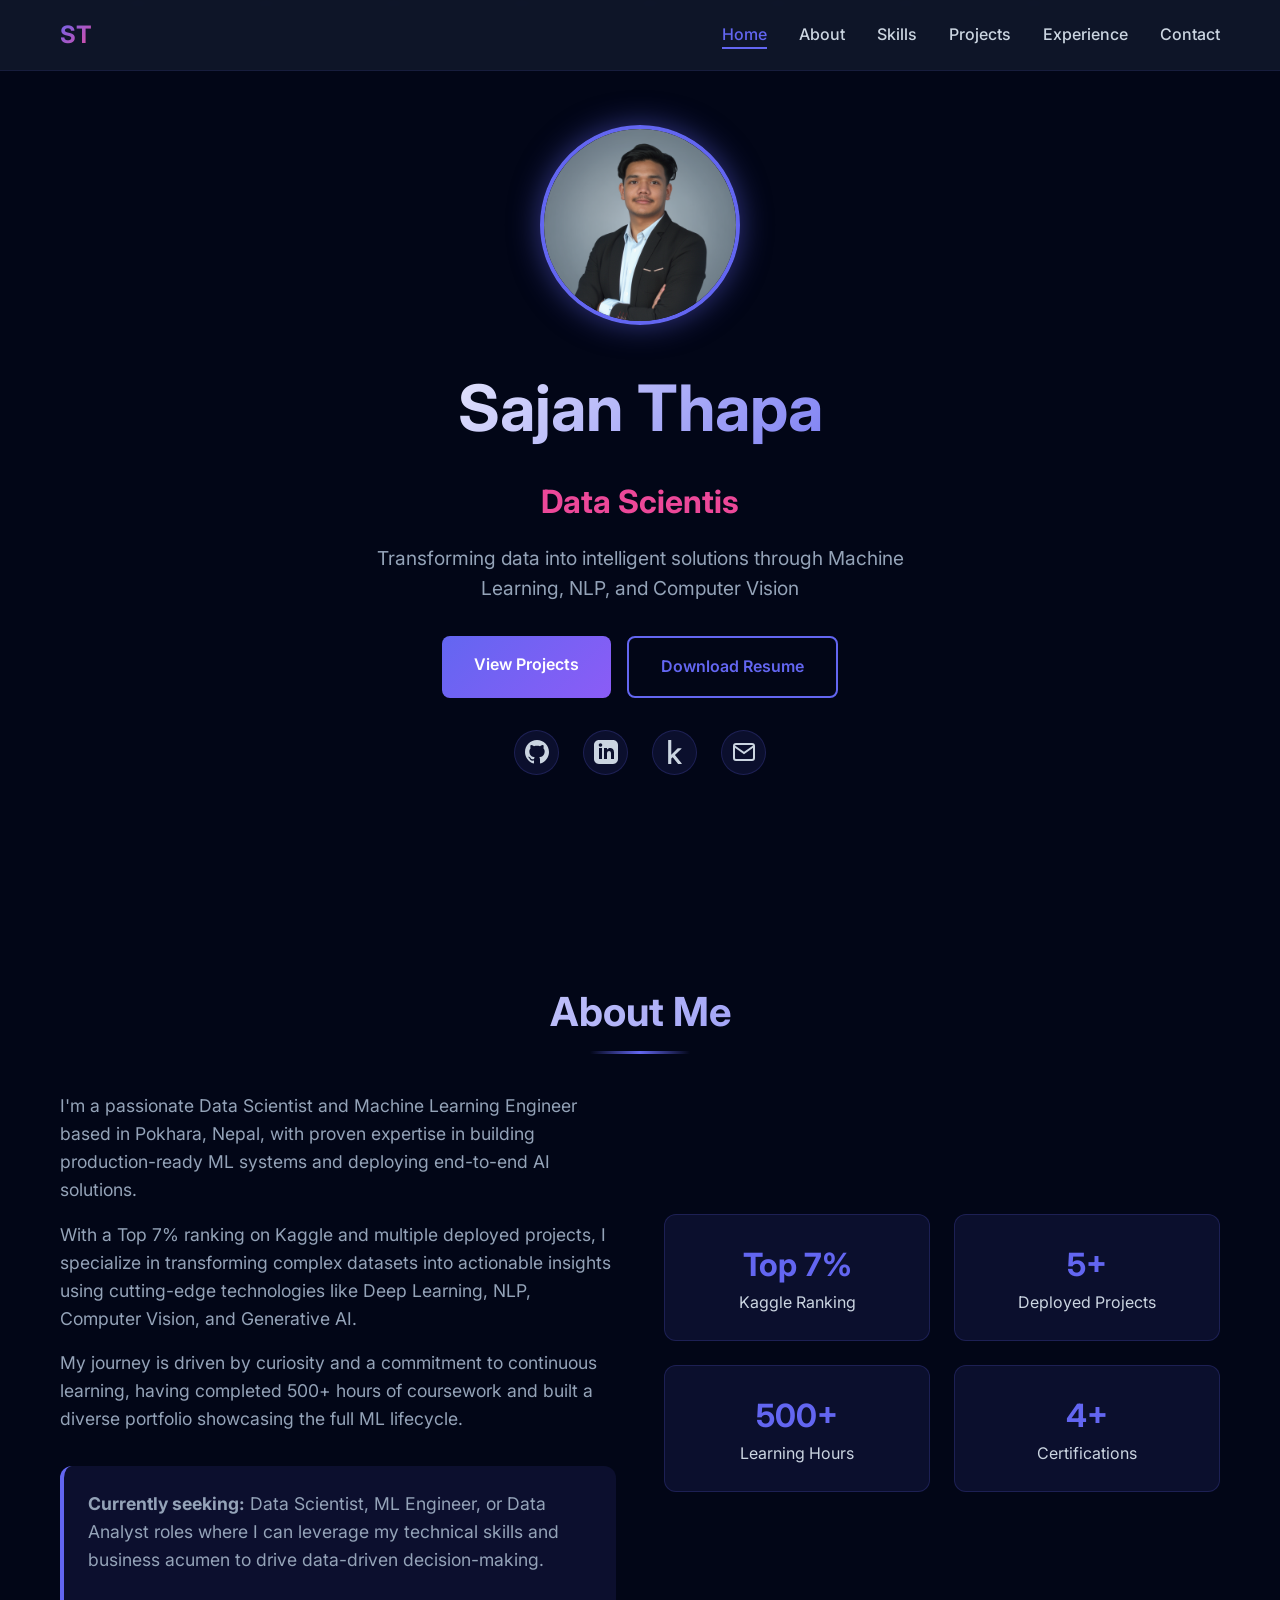
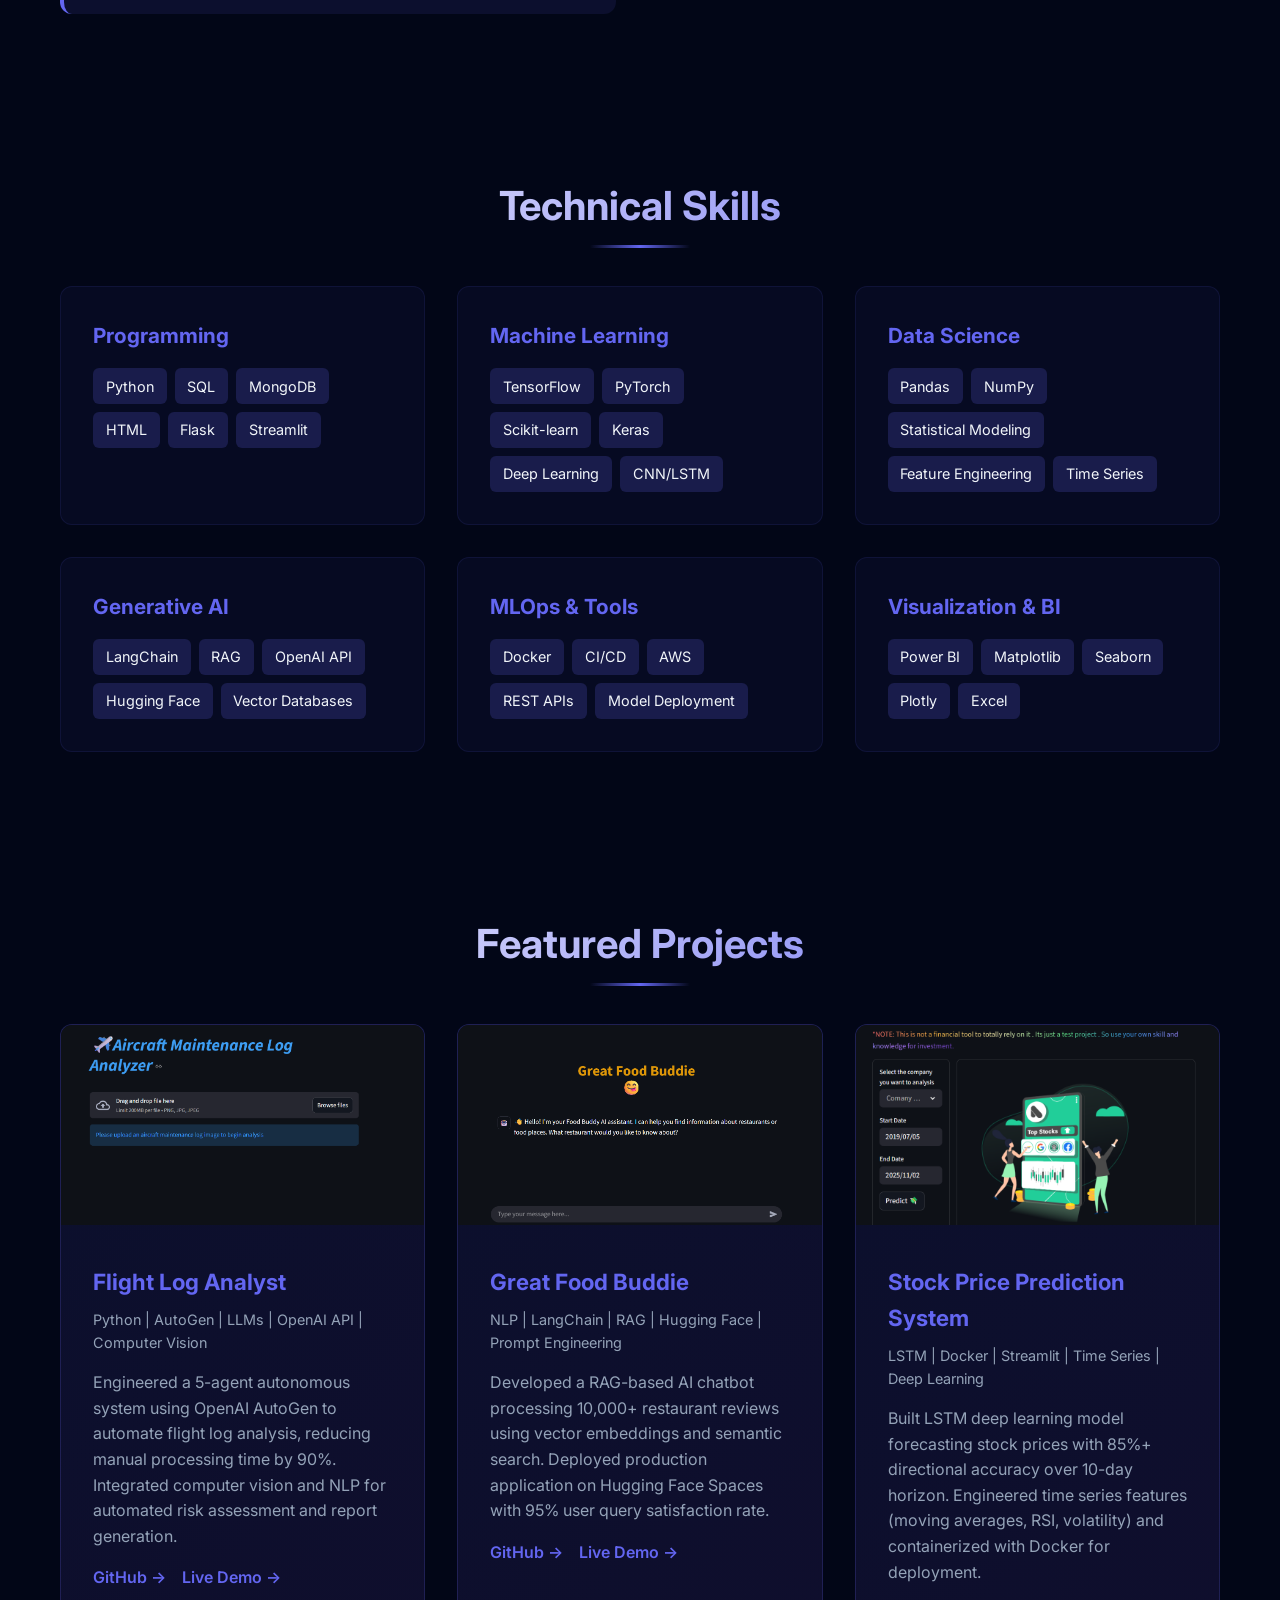
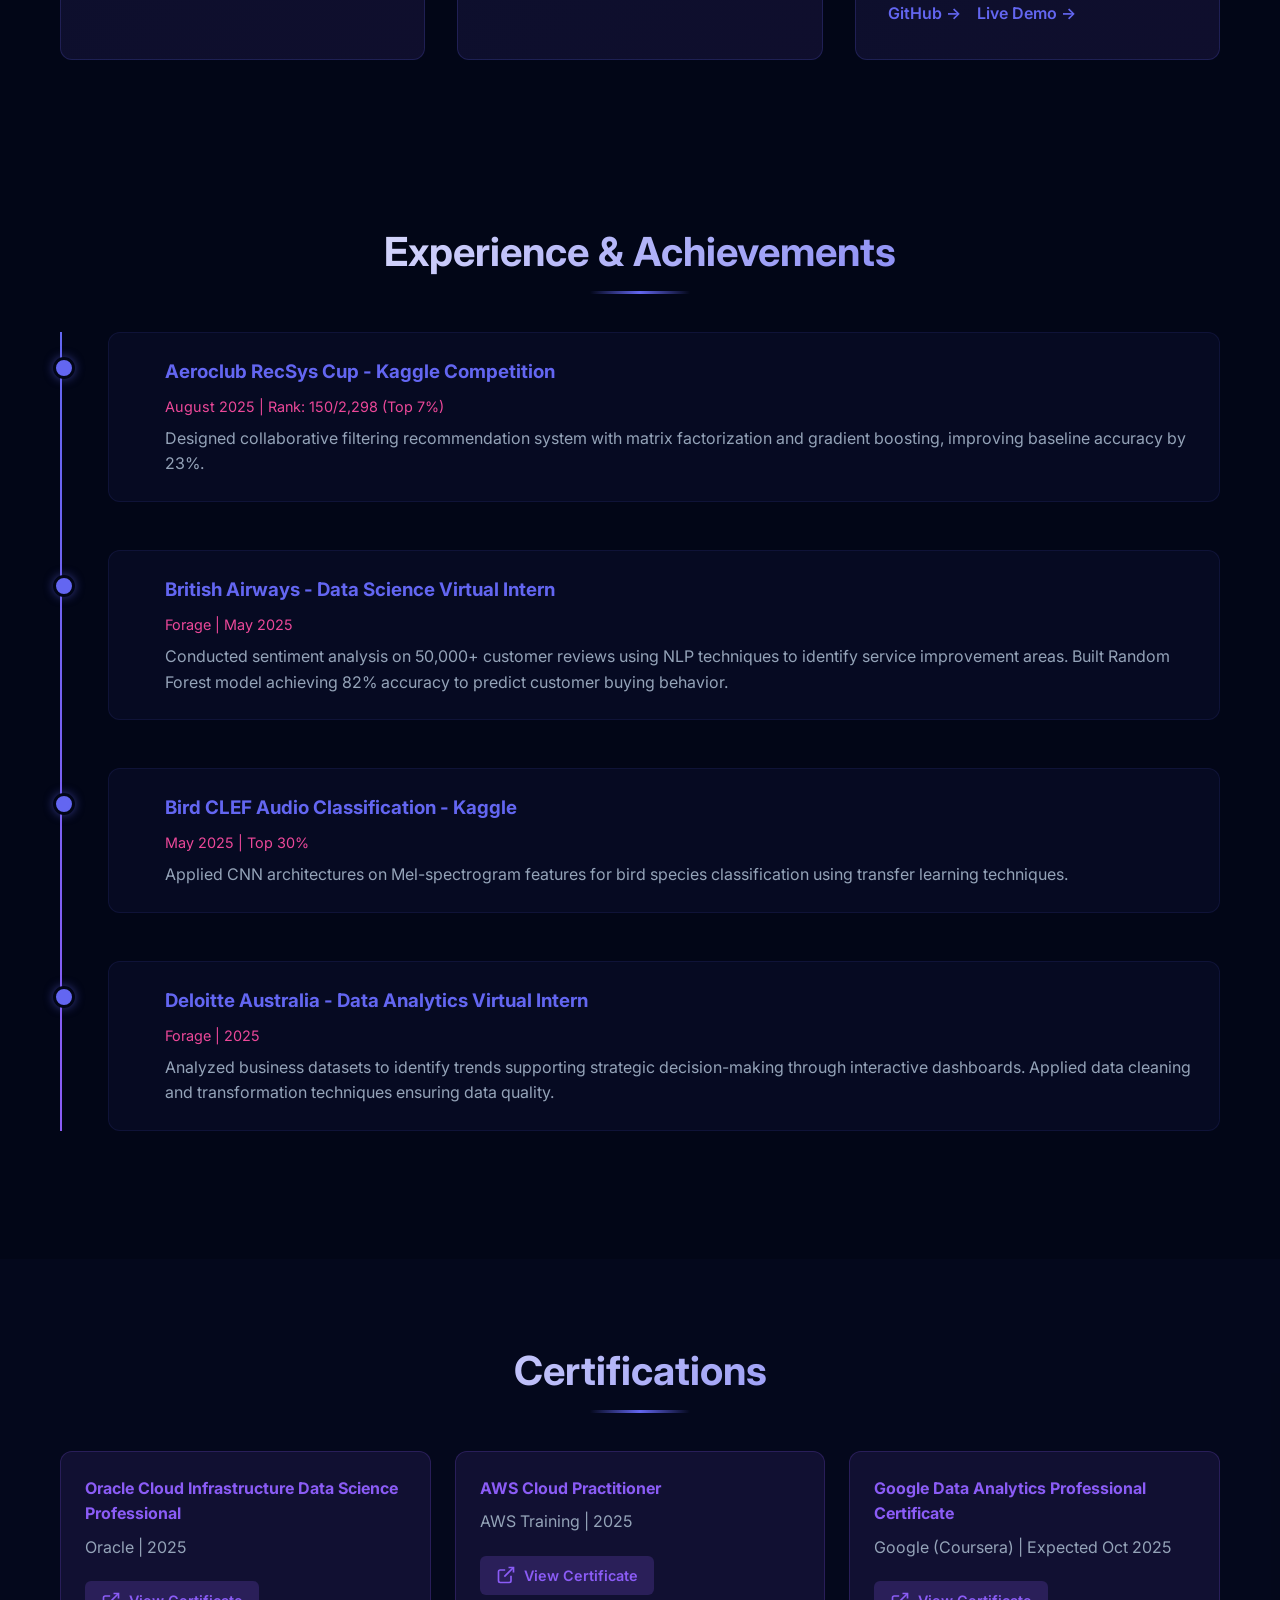
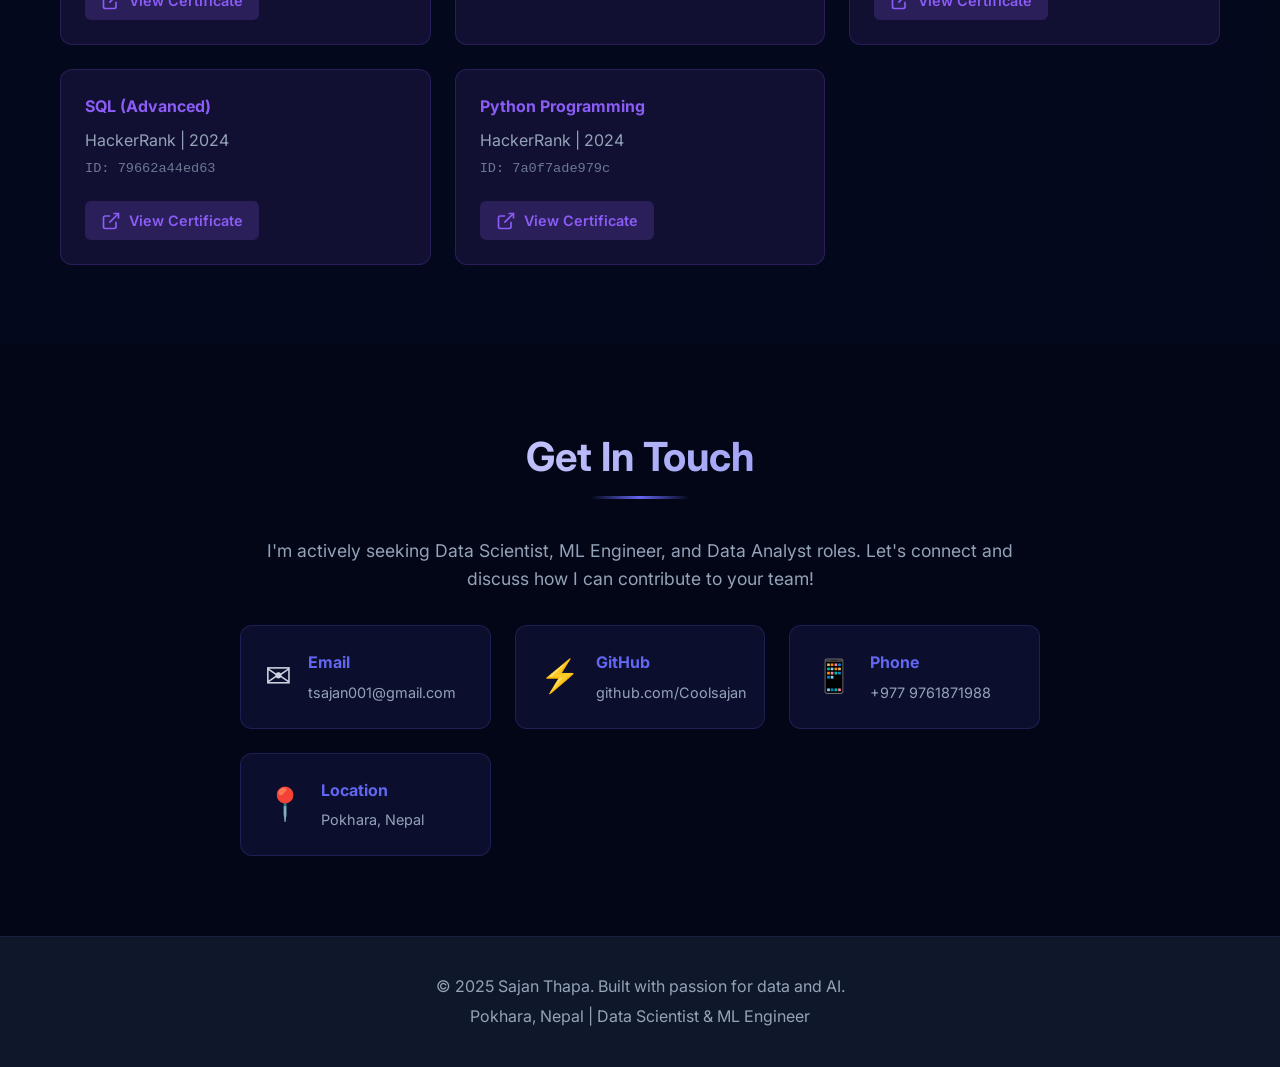
==== index.html @ b5798619 "portfolio version 1" ====
<!DOCTYPE html>
<html lang="en">
<head>
    <meta charset="UTF-8">
    <meta name="viewport" content="width=device-width, initial-scale=1.0">
    <meta name="description" content="Sajan Thapa - Data Scientist & ML Engineer Portfolio. Top 7% Kaggle competitor specializing in Machine Learning, NLP, and Computer Vision.">
    <meta name="keywords" content="Data Scientist, Machine Learning Engineer, Python, AI, NLP, Computer Vision">
    <meta name="author" content="Sajan Thapa">
    
    <title>Sajan Thapa | Data Scientist & ML Engineer</title>
    
    <!-- Favicon -->
    <link rel="icon" type="image/x-icon" href="images/favicon.ico">
    
    <!-- Stylesheet -->
    <link rel="stylesheet" href="css/style.css">
    
    <!-- Google Fonts -->
    <link rel="preconnect" href="https://fonts.googleapis.com">
    <link rel="preconnect" href="https://fonts.gstatic.com" crossorigin>
    <link href="https://fonts.googleapis.com/css2?family=Inter:wght@300;400;500;600;700&display=swap" rel="stylesheet">
</head>
<body>
    <!-- Navigation -->
    <nav id="navbar">
        <div class="container">
            <div class="logo">ST</div>
            <ul class="nav-links" id="navLinks">
                <li><a href="#home">Home</a></li>
                <li><a href="#about">About</a></li>
                <li><a href="#skills">Skills</a></li>
                <li><a href="#projects">Projects</a></li>
                <li><a href="#experience">Experience</a></li>
                <li><a href="#contact">Contact</a></li>
            </ul>
            <div class="mobile-menu-toggle" id="mobileMenuToggle">
                <span></span>
                <span></span>
                <span></span>
            </div>
        </div>
    </nav>

    <!-- Hero Section -->
    <section id="home" class="hero">
        <div class="bg-animation">
            <span></span>
            <span></span>
            <span></span>
            <span></span>
            <span></span>
            <span></span>
            <span></span>
            <span></span>
        </div>
        <div class="hero-content">
            <div class="profile-image-container">
                <img src="images/profile.jpg" alt="Sajan Thapa" class="profile-image" id="profileImage">
            </div>
            <h1>Sajan Thapa</h1>
            <h2 class="typing-text">Data Scientist & ML Engineer</h2>
            <p>Transforming data into intelligent solutions through Machine Learning, NLP, and Computer Vision</p>
            <div class="cta-buttons">
                <a href="#projects" class="btn btn-primary">View Projects</a>
                <a href="assets/Sajan_Thapa_Resume.pdf" class="btn btn-secondary" download>Download Resume</a>
            </div>
            <div class="social-links">
                <a href="https://github.com/Coolsajan" target="_blank" aria-label="GitHub">
                    <svg xmlns="http://www.w3.org/2000/svg" width="24" height="24" viewBox="0 0 24 24" fill="currentColor">
                        <path d="M12 0c-6.626 0-12 5.373-12 12 0 5.302 3.438 9.8 8.207 11.387.599.111.793-.261.793-.577v-2.234c-3.338.726-4.033-1.416-4.033-1.416-.546-1.387-1.333-1.756-1.333-1.756-1.089-.745.083-.729.083-.729 1.205.084 1.839 1.237 1.839 1.237 1.07 1.834 2.807 1.304 3.492.997.107-.775.418-1.305.762-1.604-2.665-.305-5.467-1.334-5.467-5.931 0-1.311.469-2.381 1.236-3.221-.124-.303-.535-1.524.117-3.176 0 0 1.008-.322 3.301 1.23.957-.266 1.983-.399 3.003-.404 1.02.005 2.047.138 3.006.404 2.291-1.552 3.297-1.23 3.297-1.23.653 1.653.242 2.874.118 3.176.77.84 1.235 1.911 1.235 3.221 0 4.609-2.807 5.624-5.479 5.921.43.372.823 1.102.823 2.222v3.293c0 .319.192.694.801.576 4.765-1.589 8.199-6.086 8.199-11.386 0-6.627-5.373-12-12-12z"/>
                    </svg>
                </a>
                <a href="https://www.linkedin.com/in/sajan-thapa" target="_blank" aria-label="LinkedIn">
                    <svg xmlns="http://www.w3.org/2000/svg" width="24" height="24" viewBox="0 0 24 24" fill="currentColor">
                        <path d="M19 0h-14c-2.761 0-5 2.239-5 5v14c0 2.761 2.239 5 5 5h14c2.762 0 5-2.239 5-5v-14c0-2.761-2.238-5-5-5zm-11 19h-3v-11h3v11zm-1.5-12.268c-.966 0-1.75-.79-1.75-1.764s.784-1.764 1.75-1.764 1.75.79 1.75 1.764-.783 1.764-1.75 1.764zm13.5 12.268h-3v-5.604c0-3.368-4-3.113-4 0v5.604h-3v-11h3v1.765c1.396-2.586 7-2.777 7 2.476v6.759z"/>
                    </svg>
                </a>
                <a href="https://www.kaggle.com/sajanthapa" target="_blank" aria-label="Kaggle">
                    <svg xmlns="http://www.w3.org/2000/svg" width="24" height="24" viewBox="0 0 24 24" fill="currentColor">
                        <path d="M18.825 23.859c-.022.092-.117.141-.281.141h-3.139c-.187 0-.351-.082-.492-.248l-5.178-6.589-1.448 1.374v5.111c0 .235-.117.352-.351.352H5.505c-.236 0-.354-.117-.354-.352V.353c0-.233.118-.353.354-.353h2.431c.234 0 .351.12.351.353v14.343l6.203-6.272c.165-.165.33-.246.495-.246h3.239c.144 0 .236.06.285.18.046.149.034.255-.036.315l-6.555 6.344 6.836 8.507c.095.104.117.208.07.358"/>
                    </svg>
                </a>
                <a href="mailto:tsajan001@gmail.com" aria-label="Email">
                    <svg xmlns="http://www.w3.org/2000/svg" width="24" height="24" viewBox="0 0 24 24" fill="none" stroke="currentColor" stroke-width="2">
                        <path d="M4 4h16c1.1 0 2 .9 2 2v12c0 1.1-.9 2-2 2H4c-1.1 0-2-.9-2-2V6c0-1.1.9-2 2-2z"></path>
                        <polyline points="22,6 12,13 2,6"></polyline>
                    </svg>
                </a>
            </div>
        </div>
    </section>

    <!-- About Section -->
    <section id="about">
        <div class="container">
            <h2 class="section-title">About Me</h2>
            <div class="about-content">
                <div class="about-text">
                    <p>I'm a passionate Data Scientist and Machine Learning Engineer based in Pokhara, Nepal, with proven expertise in building production-ready ML systems and deploying end-to-end AI solutions.</p>
                    <p>With a Top 7% ranking on Kaggle and multiple deployed projects, I specialize in transforming complex datasets into actionable insights using cutting-edge technologies like Deep Learning, NLP, Computer Vision, and Generative AI.</p>
                    <p>My journey is driven by curiosity and a commitment to continuous learning, having completed 500+ hours of coursework and built a diverse portfolio showcasing the full ML lifecycle.</p>
                    <div class="highlight-box">
                        <p><strong>Currently seeking:</strong> Data Scientist, ML Engineer, or Data Analyst roles where I can leverage my technical skills and business acumen to drive data-driven decision-making.</p>
                    </div>
                </div>
                <div class="stats">
                    <div class="stat-card">
                        <div class="stat-number">Top 7%</div>
                        <div>Kaggle Ranking</div>
                    </div>
                    <div class="stat-card">
                        <div class="stat-number">5+</div>
                        <div>Deployed Projects</div>
                    </div>
                    <div class="stat-card">
                        <div class="stat-number">500+</div>
                        <div>Learning Hours</div>
                    </div>
                    <div class="stat-card">
                        <div class="stat-number">4+</div>
                        <div>Certifications</div>
                    </div>
                </div>
            </div>
        </div>
    </section>

    <!-- Skills Section -->
    <section id="skills">
        <div class="container">
            <h2 class="section-title">Technical Skills</h2>
            <div class="skills-grid" id="skillsGrid">
                <!-- Skills will be loaded dynamically from main.js -->
            </div>
        </div>
    </section>

    <!-- Projects Section -->
    <section id="projects">
        <div class="container">
            <h2 class="section-title">Featured Projects</h2>
            <div class="projects-grid" id="projectsGrid">
                <!-- Projects will be loaded dynamically from main.js -->
            </div>
        </div>
    </section>

    <!-- Experience Section -->
    <section id="experience">
        <div class="container">
            <h2 class="section-title">Experience & Achievements</h2>
            <div class="timeline" id="timeline">
                <!-- Timeline will be loaded dynamically from main.js -->
            </div>
        </div>
    </section>

    <!-- Certifications Section -->
    <section id="certifications">
        <div class="container">
            <h2 class="section-title">Certifications</h2>
            <div class="cert-grid" id="certGrid">
                <!-- Certifications will be loaded dynamically from main.js -->
            </div>
        </div>
    </section>

    <!-- Contact Section -->
    <section id="contact">
        <div class="container">
            <h2 class="section-title">Get In Touch</h2>
            <div class="contact-content">
                <p>I'm actively seeking Data Scientist, ML Engineer, and Data Analyst roles. Let's connect and discuss how I can contribute to your team!</p>
                <div class="contact-links">
                    <a href="mailto:tsajan001@gmail.com" class="contact-link">
                        <span>✉</span>
                        <div>
                            <strong>Email</strong>
                            <p>tsajan001@gmail.com</p>
                        </div>
                    </a>
                    <a href="https://github.com/Coolsajan" class="contact-link" target="_blank">
                        <span>⚡</span>
                        <div>
                            <strong>GitHub</strong>
                            <p>github.com/Coolsajan</p>
                        </div>
                    </a>
                    <a href="tel:+9779761871988" class="contact-link">
                        <span>📱</span>
                        <div>
                            <strong>Phone</strong>
                            <p>+977 9761871988</p>
                        </div>
                    </a>
                    <a href="https://maps.google.com/?q=Pokhara,Nepal" class="contact-link" target="_blank">
                        <span>📍</span>
                        <div>
                            <strong>Location</strong>
                            <p>Pokhara, Nepal</p>
                        </div>
                    </a>
                </div>
            </div>
        </div>
    </section>

    <!-- Footer -->
    <footer>
        <div class="container">
            <p>&copy; 2025 Sajan Thapa. Built with passion for data and AI.</p>
            <p>Pokhara, Nepal | Data Scientist & ML Engineer</p>
        </div>
    </footer>

    <!-- Back to Top Button -->
    <button id="backToTop" class="back-to-top" aria-label="Back to top">
        <svg xmlns="http://www.w3.org/2000/svg" width="24" height="24" viewBox="0 0 24 24" fill="none" stroke="currentColor" stroke-width="2">
            <polyline points="18 15 12 9 6 15"></polyline>
        </svg>
    </button>

    <!-- JavaScript -->
    <script src="js/main.js"></script>
</body>
</html>
---- css/style.css ----
/* Reset and Base Styles */
* {
  margin: 0;
  padding: 0;
  box-sizing: border-box;
}

/* CSS Variables for Easy Customization */
:root {
  --primary: #6366f1;
  --secondary: #8b5cf6;
  --accent: #ec4899;
  --dark: #0f172a;
  --darker: #020617;
  --light: #f1f5f9;
  --text: #cbd5e1;
  --text-light: #94a3b8;
}

html {
  scroll-behavior: smooth;
}

body {
  font-family: "Inter", "Segoe UI", Tahoma, Geneva, Verdana, sans-serif;
  background: var(--darker);
  color: var(--text);
  line-height: 1.6;
  overflow-x: hidden;
}

.container {
  max-width: 1200px;
  margin: 0 auto;
  padding: 0 20px;
}

/* Navigation */
nav {
  position: fixed;
  top: 0;
  width: 100%;
  background: rgba(15, 23, 42, 0.95);
  backdrop-filter: blur(10px);
  z-index: 1000;
  padding: 1rem 0;
  border-bottom: 1px solid rgba(99, 102, 241, 0.1);
  transition: all 0.3s ease;
}

nav.scrolled {
  padding: 0.5rem 0;
  box-shadow: 0 4px 20px rgba(0, 0, 0, 0.3);
}

nav .container {
  display: flex;
  justify-content: space-between;
  align-items: center;
}

.logo {
  font-size: 1.5rem;
  font-weight: bold;
  background: linear-gradient(135deg, var(--primary), var(--accent));
  -webkit-background-clip: text;
  -webkit-text-fill-color: transparent;
  background-clip: text;
  cursor: pointer;
}

.nav-links {
  display: flex;
  gap: 2rem;
  list-style: none;
}

.nav-links a {
  color: var(--text);
  text-decoration: none;
  transition: color 0.3s;
  font-weight: 500;
  position: relative;
}

.nav-links a::after {
  content: "";
  position: absolute;
  bottom: -5px;
  left: 0;
  width: 0;
  height: 2px;
  background: var(--primary);
  transition: width 0.3s ease;
}

.nav-links a:hover::after,
.nav-links a.active::after {
  width: 100%;
}

.nav-links a:hover,
.nav-links a.active {
  color: var(--primary);
}

.mobile-menu-toggle {
  display: none;
  flex-direction: column;
  gap: 5px;
  cursor: pointer;
}

.mobile-menu-toggle span {
  width: 25px;
  height: 3px;
  background: var(--primary);
  border-radius: 2px;
  transition: all 0.3s ease;
}

/* Hero Section */
.hero {
  min-height: 100vh;
  display: flex;
  align-items: center;
  justify-content: center;
  position: relative;
  padding-top: 80px;
}

.hero-content {
  text-align: center;
  z-index: 1;
}

.profile-image-container {
  width: 200px;
  height: 200px;
  margin: 0 auto 2rem;
  border-radius: 50%;
  overflow: hidden;
  border: 4px solid var(--primary);
  box-shadow: 0 0 30px rgba(99, 102, 241, 0.5);
  animation: fadeInScale 0.8s ease;
}

.profile-image {
  width: 100%;
  height: 100%;
  object-fit: cover;
}

.hero h1 {
  font-size: 4rem;
  margin-bottom: 1rem;
  background: linear-gradient(135deg, #fff, var(--primary));
  -webkit-background-clip: text;
  -webkit-text-fill-color: transparent;
  background-clip: text;
  animation: fadeInUp 0.8s ease;
}

.hero h2 {
  font-size: 2rem;
  color: var(--accent);
  margin-bottom: 1rem;
  animation: fadeInUp 0.8s ease 0.2s backwards;
}

.typing-text {
  display: inline-block;
}

.hero p {
  font-size: 1.2rem;
  max-width: 600px;
  margin: 0 auto 2rem;
  animation: fadeInUp 0.8s ease 0.4s backwards;
  color: var(--text-light);
}

.cta-buttons {
  display: flex;
  gap: 1rem;
  justify-content: center;
  animation: fadeInUp 0.8s ease 0.6s backwards;
  margin-bottom: 2rem;
}

.btn {
  padding: 1rem 2rem;
  border: none;
  border-radius: 8px;
  font-size: 1rem;
  font-weight: 600;
  cursor: pointer;
  transition: all 0.3s;
  text-decoration: none;
  display: inline-block;
}

.btn-primary {
  background: linear-gradient(135deg, var(--primary), var(--secondary));
  color: white;
}

.btn-primary:hover {
  transform: translateY(-2px);
  box-shadow: 0 10px 30px rgba(99, 102, 241, 0.4);
}

.btn-secondary {
  background: transparent;
  color: var(--primary);
  border: 2px solid var(--primary);
}

.btn-secondary:hover {
  background: var(--primary);
  color: white;
}

.social-links {
  display: flex;
  gap: 1.5rem;
  justify-content: center;
  animation: fadeInUp 0.8s ease 0.8s backwards;
}

.social-links a {
  color: var(--text);
  transition: all 0.3s ease;
  display: flex;
  align-items: center;
  justify-content: center;
  width: 45px;
  height: 45px;
  border-radius: 50%;
  background: rgba(99, 102, 241, 0.1);
  border: 1px solid rgba(99, 102, 241, 0.2);
}

.social-links a:hover {
  color: var(--primary);
  background: rgba(99, 102, 241, 0.2);
  transform: translateY(-3px);
  border-color: var(--primary);
}

/* Animated Background */
.bg-animation {
  position: absolute;
  width: 100%;
  height: 100%;
  overflow: hidden;
  z-index: 0;
}

.bg-animation span {
  position: absolute;
  display: block;
  width: 20px;
  height: 20px;
  background: var(--primary);
  opacity: 0.1;
  animation: float 15s infinite;
  border-radius: 50%;
}

.bg-animation span:nth-child(1) {
  left: 10%;
  animation-delay: 0s;
}
.bg-animation span:nth-child(2) {
  left: 20%;
  animation-delay: 2s;
}
.bg-animation span:nth-child(3) {
  left: 30%;
  animation-delay: 4s;
}
.bg-animation span:nth-child(4) {
  left: 40%;
  animation-delay: 6s;
}
.bg-animation span:nth-child(5) {
  left: 50%;
  animation-delay: 8s;
}
.bg-animation span:nth-child(6) {
  left: 60%;
  animation-delay: 10s;
}
.bg-animation span:nth-child(7) {
  left: 70%;
  animation-delay: 12s;
}
.bg-animation span:nth-child(8) {
  left: 80%;
  animation-delay: 14s;
}

@keyframes float {
  0% {
    transform: translateY(100vh) rotate(0deg);
    opacity: 0;
  }
  50% {
    opacity: 0.1;
  }
  100% {
    transform: translateY(-100vh) rotate(360deg);
    opacity: 0;
  }
}

/* Section Styles */
section {
  padding: 5rem 0;
}

.section-title {
  text-align: center;
  font-size: 2.5rem;
  margin-bottom: 3rem;
  background: linear-gradient(135deg, #fff, var(--primary));
  -webkit-background-clip: text;
  -webkit-text-fill-color: transparent;
  background-clip: text;
  position: relative;
}

.section-title::after {
  content: "";
  position: absolute;
  bottom: -10px;
  left: 50%;
  transform: translateX(-50%);
  width: 100px;
  height: 3px;
  background: linear-gradient(90deg, transparent, var(--primary), transparent);
}

/* About Section */
.about-content {
  display: grid;
  grid-template-columns: 1fr 1fr;
  gap: 3rem;
  align-items: center;
}

.about-text p {
  margin-bottom: 1rem;
  font-size: 1.1rem;
  color: var(--text-light);
}

.highlight-box {
  background: rgba(99, 102, 241, 0.1);
  padding: 1.5rem;
  border-radius: 12px;
  border-left: 4px solid var(--primary);
  margin-top: 2rem;
}

.stats {
  display: grid;
  grid-template-columns: repeat(2, 1fr);
  gap: 1.5rem;
}

.stat-card {
  background: rgba(99, 102, 241, 0.1);
  padding: 1.5rem;
  border-radius: 12px;
  border: 1px solid rgba(99, 102, 241, 0.2);
  text-align: center;
  transition: all 0.3s;
}

.stat-card:hover {
  transform: translateY(-5px);
  border-color: var(--primary);
  box-shadow: 0 10px 30px rgba(99, 102, 241, 0.2);
}

.stat-number {
  font-size: 2rem;
  font-weight: bold;
  color: var(--primary);
}

/* Skills Section */
.skills-grid {
  display: grid;
  grid-template-columns: repeat(auto-fit, minmax(280px, 1fr));
  gap: 2rem;
}

.skill-category {
  background: rgba(99, 102, 241, 0.05);
  padding: 2rem;
  border-radius: 12px;
  border: 1px solid rgba(99, 102, 241, 0.1);
  transition: all 0.3s;
}

.skill-category:hover {
  border-color: var(--primary);
  box-shadow: 0 10px 30px rgba(99, 102, 241, 0.2);
  transform: translateY(-5px);
}

.skill-category h3 {
  color: var(--primary);
  margin-bottom: 1rem;
  font-size: 1.3rem;
}

.skill-tags {
  display: flex;
  flex-wrap: wrap;
  gap: 0.5rem;
}

.skill-tag {
  background: rgba(99, 102, 241, 0.2);
  padding: 0.4rem 0.8rem;
  border-radius: 6px;
  font-size: 0.9rem;
  color: var(--light);
  transition: all 0.3s;
}

.skill-tag:hover {
  background: var(--primary);
  transform: scale(1.05);
}

/* Projects Section */
.projects-grid {
  display: grid;
  grid-template-columns: repeat(auto-fit, minmax(350px, 1fr));
  gap: 2rem;
}

.project-card {
  background: linear-gradient(
    135deg,
    rgba(99, 102, 241, 0.1),
    rgba(139, 92, 246, 0.1)
  );
  border-radius: 12px;
  overflow: hidden;
  border: 1px solid rgba(99, 102, 241, 0.2);
  transition: all 0.3s;
  cursor: pointer;
}

.project-card:hover {
  transform: translateY(-10px);
  box-shadow: 0 20px 40px rgba(99, 102, 241, 0.3);
  border-color: var(--primary);
}

.project-image {
  width: 100%;
  height: 200px;
  object-fit: cover;
  background: rgba(99, 102, 241, 0.1);
}

.project-content {
  padding: 2rem;
}

.project-card h3 {
  color: var(--primary);
  margin-bottom: 0.5rem;
  font-size: 1.4rem;
}

.project-tech {
  color: var(--accent);
  font-size: 0.9rem;
  margin-bottom: 1rem;
}

.project-card p {
  margin-bottom: 1rem;
  color: var(--text-light);
}

.project-links {
  display: flex;
  gap: 1rem;
}

.project-link {
  display: inline-flex;
  align-items: center;
  color: var(--primary);
  text-decoration: none;
  font-weight: 600;
  transition: gap 0.3s;
  gap: 0.5rem;
}

.project-link:hover {
  gap: 1rem;
}

/* Experience Section */
.timeline {
  position: relative;
  padding-left: 3rem;
}

.timeline::before {
  content: "";
  position: absolute;
  left: 0;
  top: 0;
  bottom: 0;
  width: 2px;
  background: linear-gradient(180deg, var(--primary), var(--secondary));
}

.timeline-item {
  position: relative;
  margin-bottom: 3rem;
  padding-left: 2rem;
  background: rgba(99, 102, 241, 0.05);
  padding: 1.5rem 1.5rem 1.5rem 3.5rem;
  border-radius: 12px;
  border: 1px solid rgba(99, 102, 241, 0.1);
  transition: all 0.3s;
}

.timeline-item:hover {
  background: rgba(99, 102, 241, 0.1);
  border-color: var(--primary);
  transform: translateX(10px);
}

.timeline-item::before {
  content: "";
  position: absolute;
  left: -3.5rem;
  top: 1.5rem;
  width: 1rem;
  height: 1rem;
  border-radius: 50%;
  background: var(--primary);
  border: 3px solid var(--darker);
  box-shadow: 0 0 10px rgba(99, 102, 241, 0.5);
}

.timeline-item h3 {
  color: var(--primary);
  margin-bottom: 0.5rem;
}

.timeline-item .date {
  color: var(--accent);
  font-size: 0.9rem;
  margin-bottom: 0.5rem;
}

.timeline-item p {
  color: var(--text-light);
}

/* Certifications */
#certifications {
  background: rgba(99, 102, 241, 0.02);
}

.cert-grid {
  display: grid;
  grid-template-columns: repeat(auto-fit, minmax(280px, 1fr));
  gap: 1.5rem;
}

.cert-card {
  background: rgba(139, 92, 246, 0.1);
  padding: 1.5rem;
  border-radius: 12px;
  border: 1px solid rgba(139, 92, 246, 0.2);
  transition: all 0.3s;
  position: relative;
}

.cert-card.cert-clickable {
  cursor: pointer;
}

.cert-card:hover {
  transform: translateY(-5px);
  border-color: var(--secondary);
  box-shadow: 0 10px 20px rgba(139, 92, 246, 0.2);
}

.cert-card h4 {
  color: var(--secondary);
  margin-bottom: 0.5rem;
}

.cert-card p {
  color: var(--text-light);
  margin: 0.3rem 0;
}

.cert-link {
  text-decoration: none;
  color: inherit;
  display: block;
}

.credential-id {
  font-size: 0.85rem;
  color: var(--text-light);
  font-family: "Courier New", monospace;
  margin-top: 0.5rem;
  opacity: 0.7;
}

.cert-badge {
  display: inline-flex;
  align-items: center;
  gap: 0.5rem;
  margin-top: 1rem;
  padding: 0.5rem 1rem;
  background: rgba(139, 92, 246, 0.2);
  border-radius: 6px;
  color: var(--secondary);
  font-size: 0.9rem;
  font-weight: 600;
  transition: all 0.3s;
}

.cert-card:hover .cert-badge {
  background: var(--secondary);
  color: white;
  transform: translateX(5px);
}

/* Contact Section */
.contact-content {
  text-align: center;
  max-width: 800px;
  margin: 0 auto;
}

.contact-content > p {
  font-size: 1.1rem;
  color: var(--text-light);
  margin-bottom: 2rem;
}

.contact-links {
  display: grid;
  grid-template-columns: repeat(auto-fit, minmax(250px, 1fr));
  gap: 1.5rem;
  margin-top: 2rem;
}

.contact-link {
  display: flex;
  align-items: flex-start;
  gap: 1rem;
  padding: 1.5rem;
  background: rgba(99, 102, 241, 0.1);
  border: 1px solid rgba(99, 102, 241, 0.2);
  border-radius: 12px;
  color: var(--text);
  text-decoration: none;
  transition: all 0.3s;
  text-align: left;
}

.contact-link span {
  font-size: 2rem;
}

.contact-link strong {
  display: block;
  color: var(--primary);
  margin-bottom: 0.3rem;
}

.contact-link p {
  color: var(--text-light);
  font-size: 0.9rem;
  margin: 0;
}

.contact-link:hover {
  background: rgba(99, 102, 241, 0.2);
  border-color: var(--primary);
  transform: translateY(-3px);
  box-shadow: 0 10px 30px rgba(99, 102, 241, 0.2);
}

/* Footer */
footer {
  background: var(--dark);
  padding: 2rem 0;
  text-align: center;
  border-top: 1px solid rgba(99, 102, 241, 0.1);
}

footer p {
  color: var(--text-light);
  margin: 0.3rem 0;
}

/* Back to Top Button */
.back-to-top {
  position: fixed;
  bottom: 30px;
  right: 30px;
  width: 50px;
  height: 50px;
  background: linear-gradient(135deg, var(--primary), var(--secondary));
  color: white;
  border: none;
  border-radius: 50%;
  cursor: pointer;
  display: none;
  align-items: center;
  justify-content: center;
  box-shadow: 0 5px 20px rgba(99, 102, 241, 0.4);
  transition: all 0.3s;
  z-index: 999;
}

.back-to-top:hover {
  transform: translateY(-5px);
  box-shadow: 0 10px 30px rgba(99, 102, 241, 0.6);
}

.back-to-top.show {
  display: flex;
}

/* Animations */
@keyframes fadeInUp {
  from {
    opacity: 0;
    transform: translateY(30px);
  }
  to {
    opacity: 1;
    transform: translateY(0);
  }
}

@keyframes fadeInScale {
  from {
    opacity: 0;
    transform: scale(0.8);
  }
  to {
    opacity: 1;
    transform: scale(1);
  }
}

/* Responsive Design */
@media (max-width: 1024px) {
  .skills-grid {
    grid-template-columns: repeat(2, 1fr);
  }
}

@media (max-width: 768px) {
  .mobile-menu-toggle {
    display: flex;
  }

  .nav-links {
    position: fixed;
    top: 70px;
    left: -100%;
    width: 100%;
    height: calc(100vh - 70px);
    background: rgba(15, 23, 42, 0.98);
    flex-direction: column;
    align-items: center;
    justify-content: flex-start;
    padding-top: 2rem;
    transition: left 0.3s ease;
  }

  .nav-links.active {
    left: 0;
  }

  .hero h1 {
    font-size: 2.5rem;
  }

  .hero h2 {
    font-size: 1.5rem;
  }

  .about-content {
    grid-template-columns: 1fr;
  }

  .stats {
    grid-template-columns: 1fr;
  }

  .cta-buttons {
    flex-direction: column;
    width: 100%;
  }

  .btn {
    width: 100%;
  }

  .skills-grid {
    grid-template-columns: 1fr;
  }

  .projects-grid {
    grid-template-columns: 1fr;
  }

  .timeline {
    padding-left: 2rem;
  }

  .timeline-item {
    padding-left: 2.5rem;
  }

  .contact-links {
    grid-template-columns: 1fr;
  }

  .profile-image-container {
    width: 150px;
    height: 150px;
  }
}

@media (max-width: 480px) {
  .hero h1 {
    font-size: 2rem;
  }

  .hero h2 {
    font-size: 1.2rem;
  }

  .section-title {
    font-size: 2rem;
  }
}
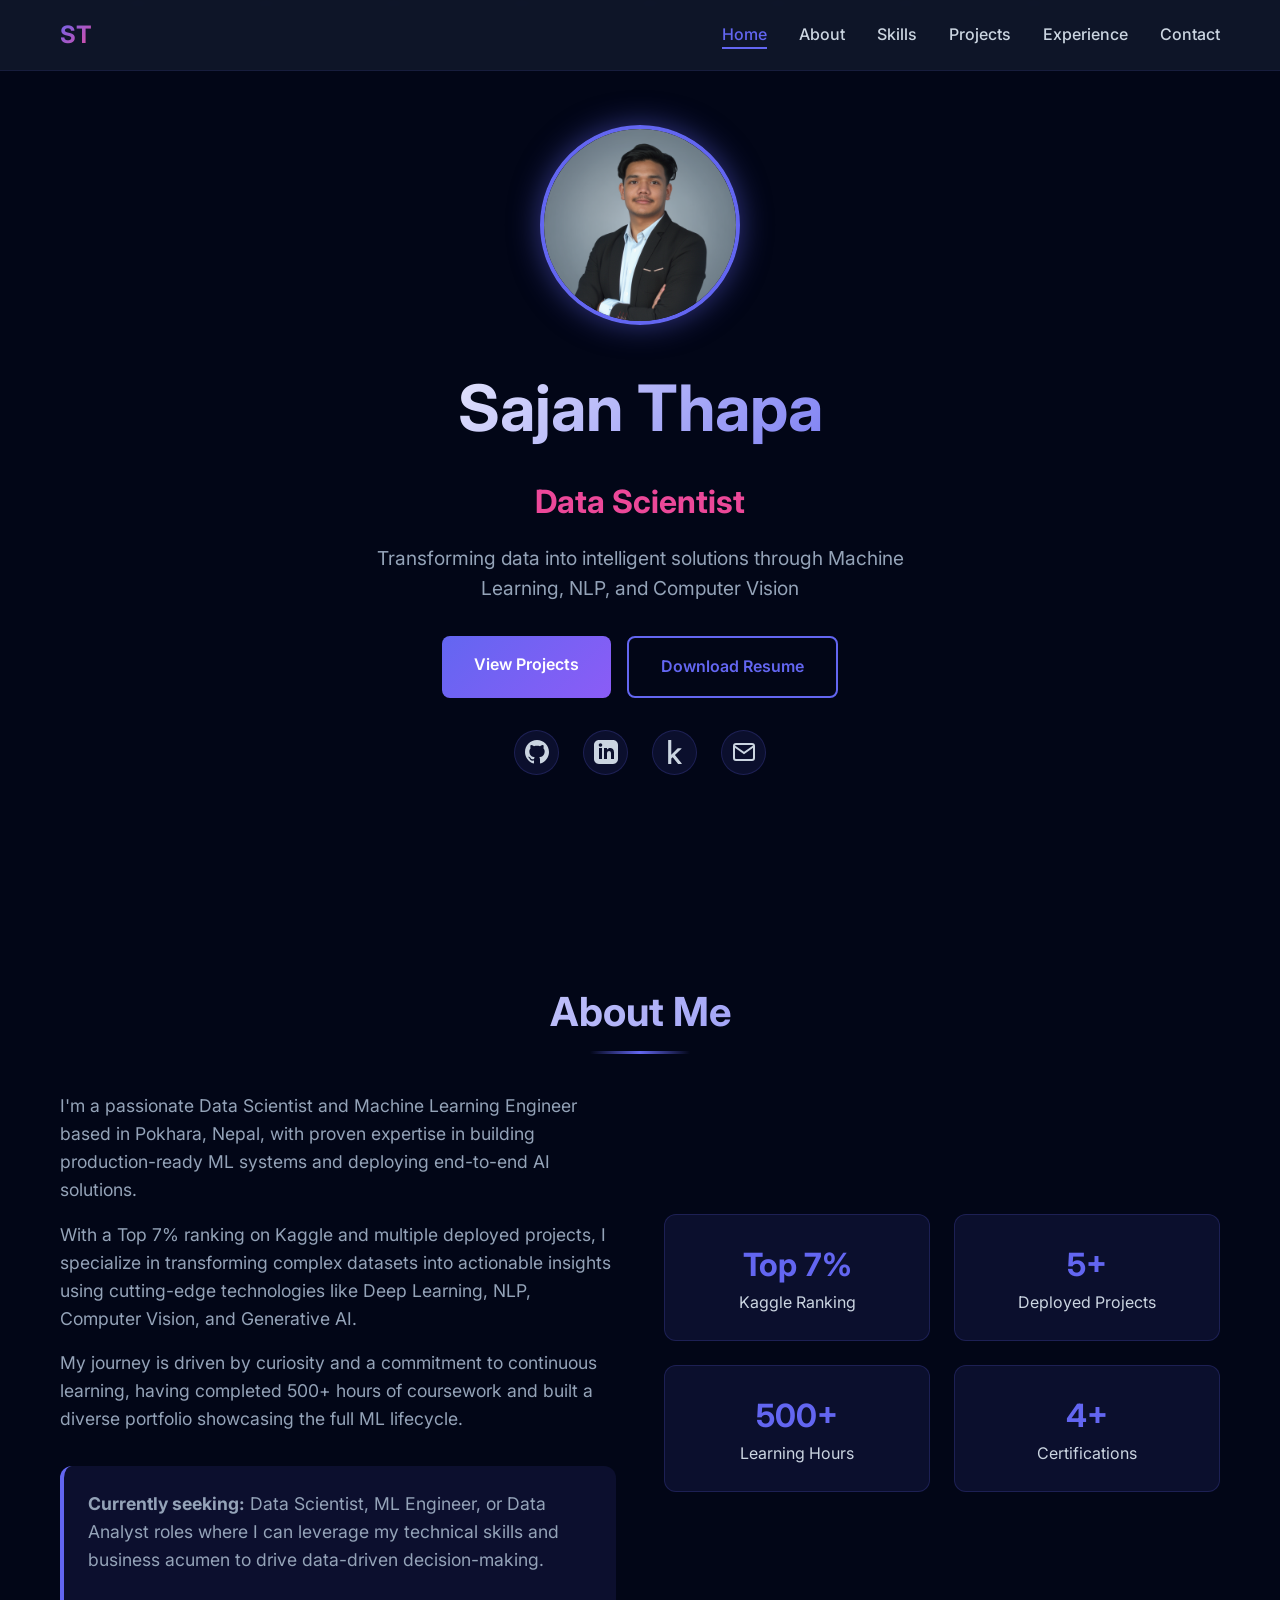
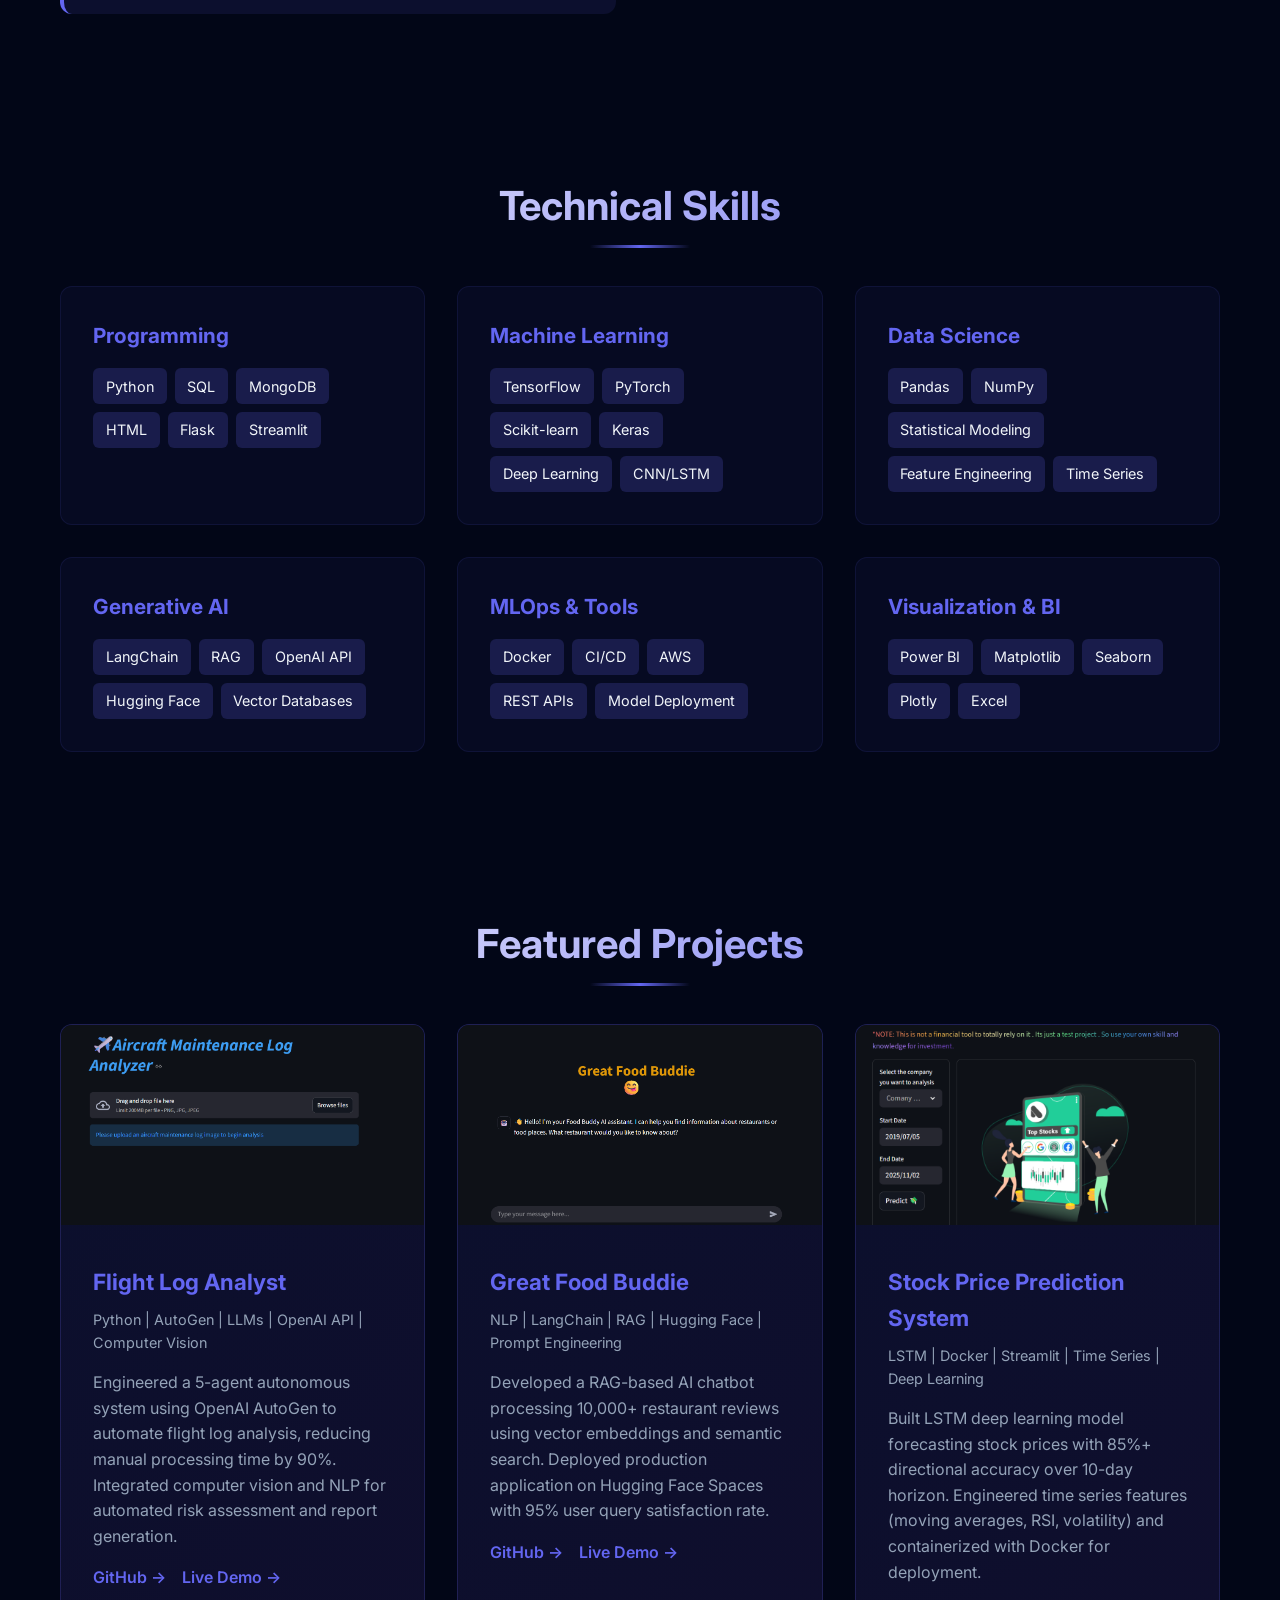
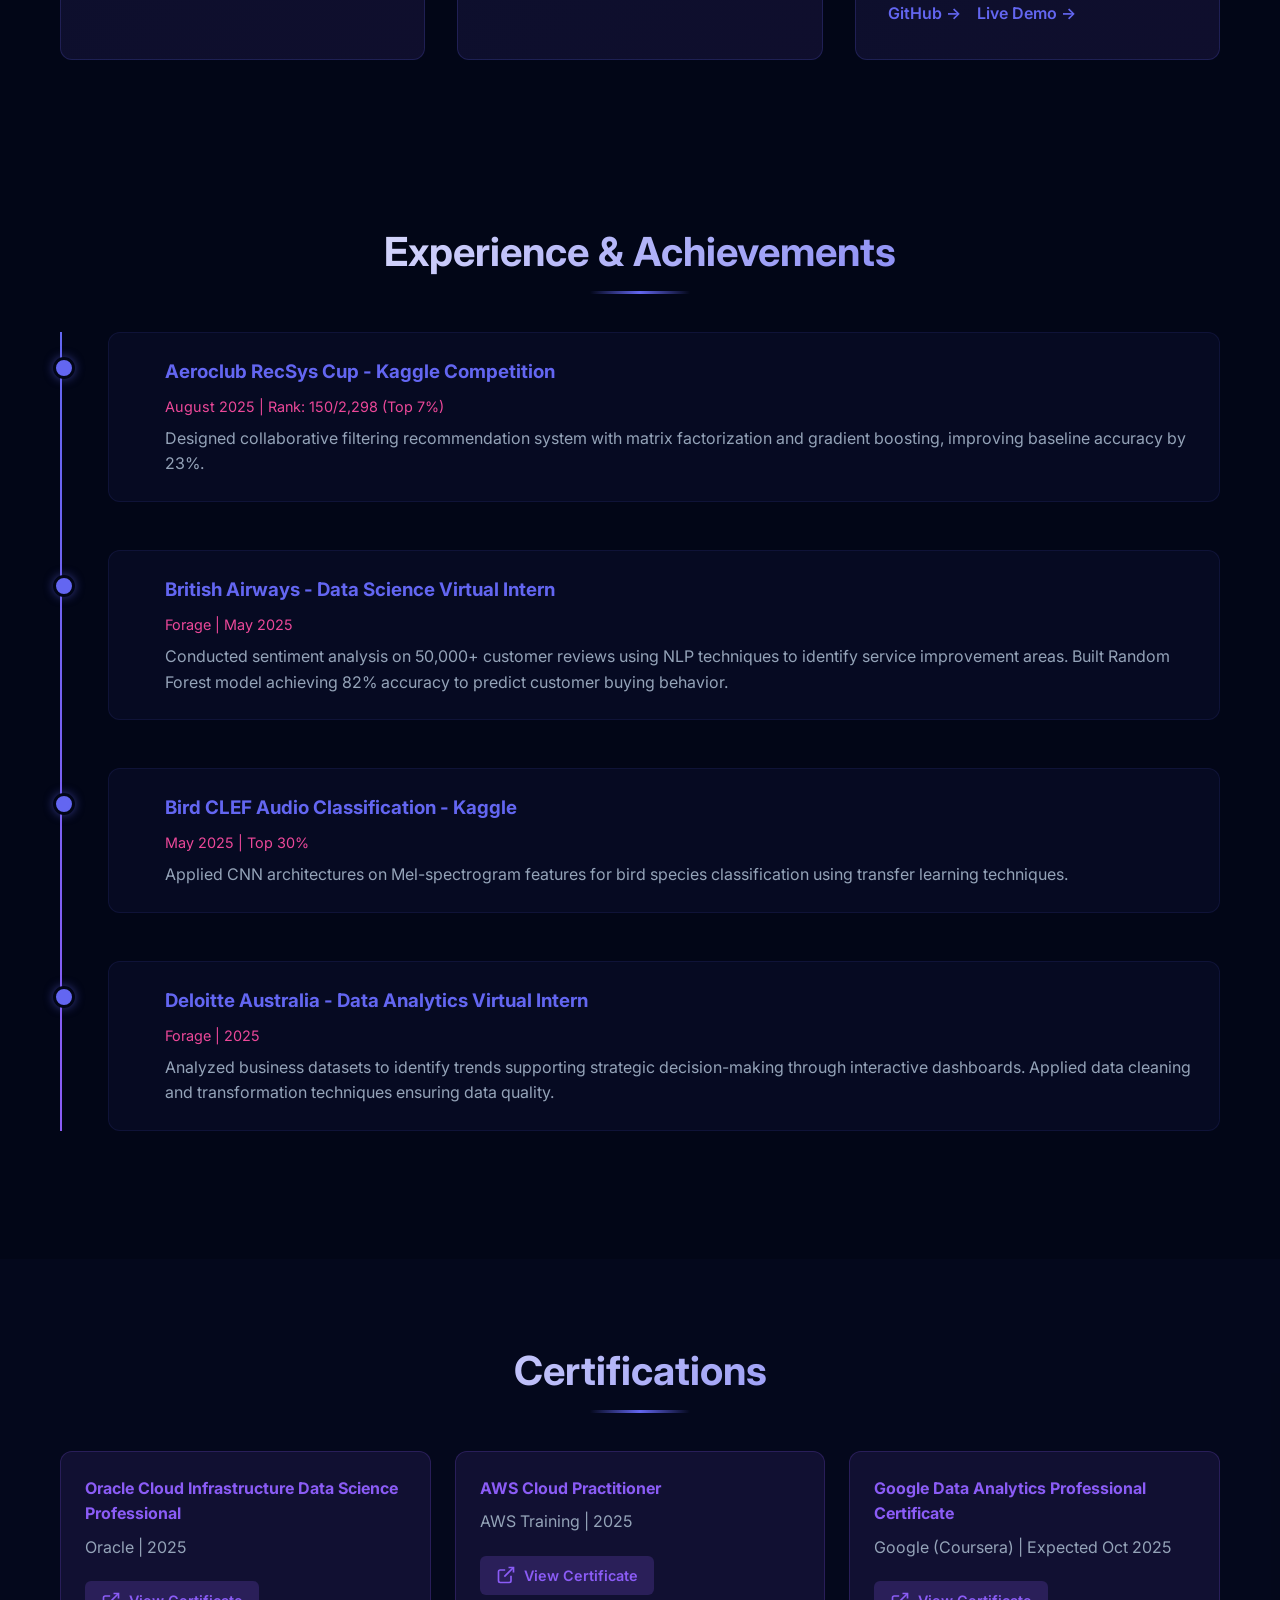
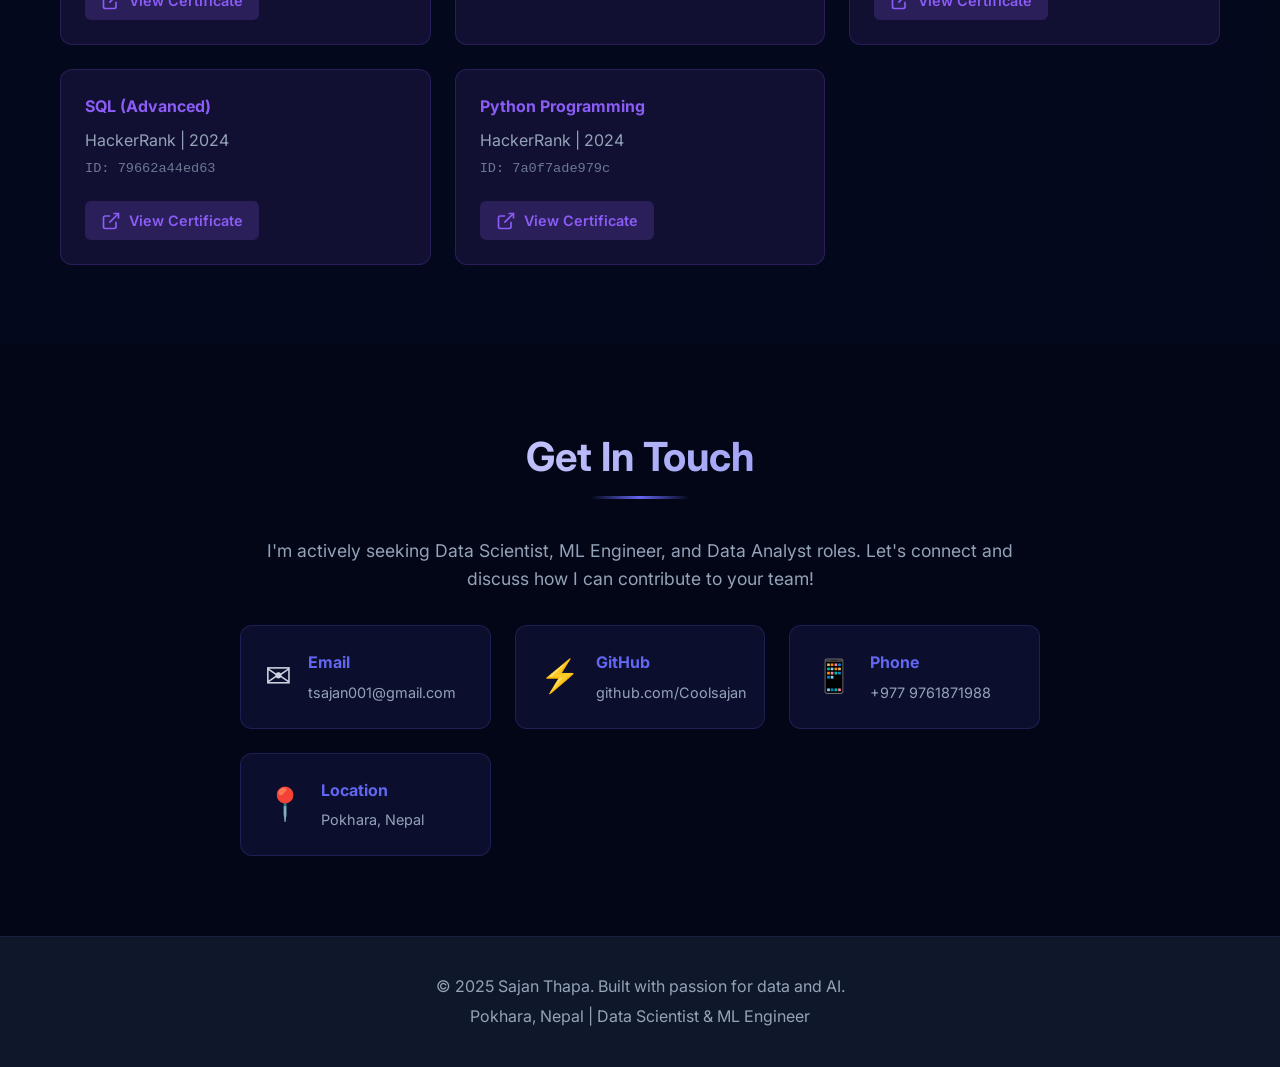
==== commit c163bf2d: "contact link updated." ====
--- a/index.html
+++ b/index.html
@@ -1,226 +1,330 @@
 <!DOCTYPE html>
 <html lang="en">
-<head>
-    <meta charset="UTF-8">
-    <meta name="viewport" content="width=device-width, initial-scale=1.0">
-    <meta name="description" content="Sajan Thapa - Data Scientist & ML Engineer Portfolio. Top 7% Kaggle competitor specializing in Machine Learning, NLP, and Computer Vision.">
-    <meta name="keywords" content="Data Scientist, Machine Learning Engineer, Python, AI, NLP, Computer Vision">
-    <meta name="author" content="Sajan Thapa">
-    
+  <head>
+    <meta charset="UTF-8" />
+    <meta name="viewport" content="width=device-width, initial-scale=1.0" />
+    <meta
+      name="description"
+      content="Sajan Thapa - Data Scientist & ML Engineer Portfolio. Top 7% Kaggle competitor specializing in Machine Learning, NLP, and Computer Vision."
+    />
+    <meta
+      name="keywords"
+      content="Data Scientist, Machine Learning Engineer, Python, AI, NLP, Computer Vision"
+    />
+    <meta name="author" content="Sajan Thapa" />
+
     <title>Sajan Thapa | Data Scientist & ML Engineer</title>
-    
+
     <!-- Favicon -->
-    <link rel="icon" type="image/x-icon" href="images/favicon.ico">
-    
+    <link rel="icon" type="image/x-icon" href="images/favicon.ico" />
+
     <!-- Stylesheet -->
-    <link rel="stylesheet" href="css/style.css">
-    
+    <link rel="stylesheet" href="css/style.css" />
+
     <!-- Google Fonts -->
-    <link rel="preconnect" href="https://fonts.googleapis.com">
-    <link rel="preconnect" href="https://fonts.gstatic.com" crossorigin>
-    <link href="https://fonts.googleapis.com/css2?family=Inter:wght@300;400;500;600;700&display=swap" rel="stylesheet">
-</head>
-<body>
+    <link rel="preconnect" href="https://fonts.googleapis.com" />
+    <link rel="preconnect" href="https://fonts.gstatic.com" crossorigin />
+    <link
+      href="https://fonts.googleapis.com/css2?family=Inter:wght@300;400;500;600;700&display=swap"
+      rel="stylesheet"
+    />
+  </head>
+  <body>
     <!-- Navigation -->
     <nav id="navbar">
-        <div class="container">
-            <div class="logo">ST</div>
-            <ul class="nav-links" id="navLinks">
-                <li><a href="#home">Home</a></li>
-                <li><a href="#about">About</a></li>
-                <li><a href="#skills">Skills</a></li>
-                <li><a href="#projects">Projects</a></li>
-                <li><a href="#experience">Experience</a></li>
-                <li><a href="#contact">Contact</a></li>
-            </ul>
-            <div class="mobile-menu-toggle" id="mobileMenuToggle">
-                <span></span>
-                <span></span>
-                <span></span>
-            </div>
-        </div>
+      <div class="container">
+        <div class="logo">ST</div>
+        <ul class="nav-links" id="navLinks">
+          <li><a href="#home">Home</a></li>
+          <li><a href="#about">About</a></li>
+          <li><a href="#skills">Skills</a></li>
+          <li><a href="#projects">Projects</a></li>
+          <li><a href="#experience">Experience</a></li>
+          <li><a href="#contact">Contact</a></li>
+        </ul>
+        <div class="mobile-menu-toggle" id="mobileMenuToggle">
+          <span></span>
+          <span></span>
+          <span></span>
+        </div>
+      </div>
     </nav>
 
     <!-- Hero Section -->
     <section id="home" class="hero">
-        <div class="bg-animation">
-            <span></span>
-            <span></span>
-            <span></span>
-            <span></span>
-            <span></span>
-            <span></span>
-            <span></span>
-            <span></span>
-        </div>
-        <div class="hero-content">
-            <div class="profile-image-container">
-                <img src="images/profile.jpg" alt="Sajan Thapa" class="profile-image" id="profileImage">
-            </div>
-            <h1>Sajan Thapa</h1>
-            <h2 class="typing-text">Data Scientist & ML Engineer</h2>
-            <p>Transforming data into intelligent solutions through Machine Learning, NLP, and Computer Vision</p>
-            <div class="cta-buttons">
-                <a href="#projects" class="btn btn-primary">View Projects</a>
-                <a href="assets/Sajan_Thapa_Resume.pdf" class="btn btn-secondary" download>Download Resume</a>
-            </div>
-            <div class="social-links">
-                <a href="https://github.com/Coolsajan" target="_blank" aria-label="GitHub">
-                    <svg xmlns="http://www.w3.org/2000/svg" width="24" height="24" viewBox="0 0 24 24" fill="currentColor">
-                        <path d="M12 0c-6.626 0-12 5.373-12 12 0 5.302 3.438 9.8 8.207 11.387.599.111.793-.261.793-.577v-2.234c-3.338.726-4.033-1.416-4.033-1.416-.546-1.387-1.333-1.756-1.333-1.756-1.089-.745.083-.729.083-.729 1.205.084 1.839 1.237 1.839 1.237 1.07 1.834 2.807 1.304 3.492.997.107-.775.418-1.305.762-1.604-2.665-.305-5.467-1.334-5.467-5.931 0-1.311.469-2.381 1.236-3.221-.124-.303-.535-1.524.117-3.176 0 0 1.008-.322 3.301 1.23.957-.266 1.983-.399 3.003-.404 1.02.005 2.047.138 3.006.404 2.291-1.552 3.297-1.23 3.297-1.23.653 1.653.242 2.874.118 3.176.77.84 1.235 1.911 1.235 3.221 0 4.609-2.807 5.624-5.479 5.921.43.372.823 1.102.823 2.222v3.293c0 .319.192.694.801.576 4.765-1.589 8.199-6.086 8.199-11.386 0-6.627-5.373-12-12-12z"/>
-                    </svg>
-                </a>
-                <a href="https://www.linkedin.com/in/sajan-thapa" target="_blank" aria-label="LinkedIn">
-                    <svg xmlns="http://www.w3.org/2000/svg" width="24" height="24" viewBox="0 0 24 24" fill="currentColor">
-                        <path d="M19 0h-14c-2.761 0-5 2.239-5 5v14c0 2.761 2.239 5 5 5h14c2.762 0 5-2.239 5-5v-14c0-2.761-2.238-5-5-5zm-11 19h-3v-11h3v11zm-1.5-12.268c-.966 0-1.75-.79-1.75-1.764s.784-1.764 1.75-1.764 1.75.79 1.75 1.764-.783 1.764-1.75 1.764zm13.5 12.268h-3v-5.604c0-3.368-4-3.113-4 0v5.604h-3v-11h3v1.765c1.396-2.586 7-2.777 7 2.476v6.759z"/>
-                    </svg>
-                </a>
-                <a href="https://www.kaggle.com/sajanthapa" target="_blank" aria-label="Kaggle">
-                    <svg xmlns="http://www.w3.org/2000/svg" width="24" height="24" viewBox="0 0 24 24" fill="currentColor">
-                        <path d="M18.825 23.859c-.022.092-.117.141-.281.141h-3.139c-.187 0-.351-.082-.492-.248l-5.178-6.589-1.448 1.374v5.111c0 .235-.117.352-.351.352H5.505c-.236 0-.354-.117-.354-.352V.353c0-.233.118-.353.354-.353h2.431c.234 0 .351.12.351.353v14.343l6.203-6.272c.165-.165.33-.246.495-.246h3.239c.144 0 .236.06.285.18.046.149.034.255-.036.315l-6.555 6.344 6.836 8.507c.095.104.117.208.07.358"/>
-                    </svg>
-                </a>
-                <a href="mailto:tsajan001@gmail.com" aria-label="Email">
-                    <svg xmlns="http://www.w3.org/2000/svg" width="24" height="24" viewBox="0 0 24 24" fill="none" stroke="currentColor" stroke-width="2">
-                        <path d="M4 4h16c1.1 0 2 .9 2 2v12c0 1.1-.9 2-2 2H4c-1.1 0-2-.9-2-2V6c0-1.1.9-2 2-2z"></path>
-                        <polyline points="22,6 12,13 2,6"></polyline>
-                    </svg>
-                </a>
-            </div>
-        </div>
+      <div class="bg-animation">
+        <span></span>
+        <span></span>
+        <span></span>
+        <span></span>
+        <span></span>
+        <span></span>
+        <span></span>
+        <span></span>
+      </div>
+      <div class="hero-content">
+        <div class="profile-image-container">
+          <img
+            src="images/profile.jpg"
+            alt="Sajan Thapa"
+            class="profile-image"
+            id="profileImage"
+          />
+        </div>
+        <h1>Sajan Thapa</h1>
+        <h2 class="typing-text">Data Scientist & ML Engineer</h2>
+        <p>
+          Transforming data into intelligent solutions through Machine Learning,
+          NLP, and Computer Vision
+        </p>
+        <div class="cta-buttons">
+          <a href="#projects" class="btn btn-primary">View Projects</a>
+          <a
+            href="assets/Sajan_Thapa_Resume.pdf"
+            class="btn btn-secondary"
+            download
+            >Download Resume</a
+          >
+        </div>
+        <div class="social-links">
+          <a
+            href="https://github.com/Coolsajan"
+            target="_blank"
+            aria-label="GitHub"
+          >
+            <svg
+              xmlns="http://www.w3.org/2000/svg"
+              width="24"
+              height="24"
+              viewBox="0 0 24 24"
+              fill="currentColor"
+            >
+              <path
+                d="M12 0c-6.626 0-12 5.373-12 12 0 5.302 3.438 9.8 8.207 11.387.599.111.793-.261.793-.577v-2.234c-3.338.726-4.033-1.416-4.033-1.416-.546-1.387-1.333-1.756-1.333-1.756-1.089-.745.083-.729.083-.729 1.205.084 1.839 1.237 1.839 1.237 1.07 1.834 2.807 1.304 3.492.997.107-.775.418-1.305.762-1.604-2.665-.305-5.467-1.334-5.467-5.931 0-1.311.469-2.381 1.236-3.221-.124-.303-.535-1.524.117-3.176 0 0 1.008-.322 3.301 1.23.957-.266 1.983-.399 3.003-.404 1.02.005 2.047.138 3.006.404 2.291-1.552 3.297-1.23 3.297-1.23.653 1.653.242 2.874.118 3.176.77.84 1.235 1.911 1.235 3.221 0 4.609-2.807 5.624-5.479 5.921.43.372.823 1.102.823 2.222v3.293c0 .319.192.694.801.576 4.765-1.589 8.199-6.086 8.199-11.386 0-6.627-5.373-12-12-12z"
+              />
+            </svg>
+          </a>
+          <a
+            href="https://www.linkedin.com/in/sajanthapa-ds/"
+            target="_blank"
+            aria-label="LinkedIn"
+          >
+            <svg
+              xmlns="http://www.w3.org/2000/svg"
+              width="24"
+              height="24"
+              viewBox="0 0 24 24"
+              fill="currentColor"
+            >
+              <path
+                d="M19 0h-14c-2.761 0-5 2.239-5 5v14c0 2.761 2.239 5 5 5h14c2.762 0 5-2.239 5-5v-14c0-2.761-2.238-5-5-5zm-11 19h-3v-11h3v11zm-1.5-12.268c-.966 0-1.75-.79-1.75-1.764s.784-1.764 1.75-1.764 1.75.79 1.75 1.764-.783 1.764-1.75 1.764zm13.5 12.268h-3v-5.604c0-3.368-4-3.113-4 0v5.604h-3v-11h3v1.765c1.396-2.586 7-2.777 7 2.476v6.759z"
+              />
+            </svg>
+          </a>
+          <a
+            href="https://www.kaggle.com/thapasajan"
+            target="_blank"
+            aria-label="Kaggle"
+          >
+            <svg
+              xmlns="http://www.w3.org/2000/svg"
+              width="24"
+              height="24"
+              viewBox="0 0 24 24"
+              fill="currentColor"
+            >
+              <path
+                d="M18.825 23.859c-.022.092-.117.141-.281.141h-3.139c-.187 0-.351-.082-.492-.248l-5.178-6.589-1.448 1.374v5.111c0 .235-.117.352-.351.352H5.505c-.236 0-.354-.117-.354-.352V.353c0-.233.118-.353.354-.353h2.431c.234 0 .351.12.351.353v14.343l6.203-6.272c.165-.165.33-.246.495-.246h3.239c.144 0 .236.06.285.18.046.149.034.255-.036.315l-6.555 6.344 6.836 8.507c.095.104.117.208.07.358"
+              />
+            </svg>
+          </a>
+          <a href="mailto:tsajan001@gmail.com" aria-label="Email">
+            <svg
+              xmlns="http://www.w3.org/2000/svg"
+              width="24"
+              height="24"
+              viewBox="0 0 24 24"
+              fill="none"
+              stroke="currentColor"
+              stroke-width="2"
+            >
+              <path
+                d="M4 4h16c1.1 0 2 .9 2 2v12c0 1.1-.9 2-2 2H4c-1.1 0-2-.9-2-2V6c0-1.1.9-2 2-2z"
+              ></path>
+              <polyline points="22,6 12,13 2,6"></polyline>
+            </svg>
+          </a>
+        </div>
+      </div>
     </section>
 
     <!-- About Section -->
     <section id="about">
-        <div class="container">
-            <h2 class="section-title">About Me</h2>
-            <div class="about-content">
-                <div class="about-text">
-                    <p>I'm a passionate Data Scientist and Machine Learning Engineer based in Pokhara, Nepal, with proven expertise in building production-ready ML systems and deploying end-to-end AI solutions.</p>
-                    <p>With a Top 7% ranking on Kaggle and multiple deployed projects, I specialize in transforming complex datasets into actionable insights using cutting-edge technologies like Deep Learning, NLP, Computer Vision, and Generative AI.</p>
-                    <p>My journey is driven by curiosity and a commitment to continuous learning, having completed 500+ hours of coursework and built a diverse portfolio showcasing the full ML lifecycle.</p>
-                    <div class="highlight-box">
-                        <p><strong>Currently seeking:</strong> Data Scientist, ML Engineer, or Data Analyst roles where I can leverage my technical skills and business acumen to drive data-driven decision-making.</p>
-                    </div>
-                </div>
-                <div class="stats">
-                    <div class="stat-card">
-                        <div class="stat-number">Top 7%</div>
-                        <div>Kaggle Ranking</div>
-                    </div>
-                    <div class="stat-card">
-                        <div class="stat-number">5+</div>
-                        <div>Deployed Projects</div>
-                    </div>
-                    <div class="stat-card">
-                        <div class="stat-number">500+</div>
-                        <div>Learning Hours</div>
-                    </div>
-                    <div class="stat-card">
-                        <div class="stat-number">4+</div>
-                        <div>Certifications</div>
-                    </div>
-                </div>
-            </div>
-        </div>
+      <div class="container">
+        <h2 class="section-title">About Me</h2>
+        <div class="about-content">
+          <div class="about-text">
+            <p>
+              I'm a passionate Data Scientist and Machine Learning Engineer
+              based in Pokhara, Nepal, with proven expertise in building
+              production-ready ML systems and deploying end-to-end AI solutions.
+            </p>
+            <p>
+              With a Top 7% ranking on Kaggle and multiple deployed projects, I
+              specialize in transforming complex datasets into actionable
+              insights using cutting-edge technologies like Deep Learning, NLP,
+              Computer Vision, and Generative AI.
+            </p>
+            <p>
+              My journey is driven by curiosity and a commitment to continuous
+              learning, having completed 500+ hours of coursework and built a
+              diverse portfolio showcasing the full ML lifecycle.
+            </p>
+            <div class="highlight-box">
+              <p>
+                <strong>Currently seeking:</strong> Data Scientist, ML Engineer,
+                or Data Analyst roles where I can leverage my technical skills
+                and business acumen to drive data-driven decision-making.
+              </p>
+            </div>
+          </div>
+          <div class="stats">
+            <div class="stat-card">
+              <div class="stat-number">Top 7%</div>
+              <div>Kaggle Ranking</div>
+            </div>
+            <div class="stat-card">
+              <div class="stat-number">5+</div>
+              <div>Deployed Projects</div>
+            </div>
+            <div class="stat-card">
+              <div class="stat-number">500+</div>
+              <div>Learning Hours</div>
+            </div>
+            <div class="stat-card">
+              <div class="stat-number">4+</div>
+              <div>Certifications</div>
+            </div>
+          </div>
+        </div>
+      </div>
     </section>
 
     <!-- Skills Section -->
     <section id="skills">
-        <div class="container">
-            <h2 class="section-title">Technical Skills</h2>
-            <div class="skills-grid" id="skillsGrid">
-                <!-- Skills will be loaded dynamically from main.js -->
-            </div>
-        </div>
+      <div class="container">
+        <h2 class="section-title">Technical Skills</h2>
+        <div class="skills-grid" id="skillsGrid">
+          <!-- Skills will be loaded dynamically from main.js -->
+        </div>
+      </div>
     </section>
 
     <!-- Projects Section -->
     <section id="projects">
-        <div class="container">
-            <h2 class="section-title">Featured Projects</h2>
-            <div class="projects-grid" id="projectsGrid">
-                <!-- Projects will be loaded dynamically from main.js -->
-            </div>
-        </div>
+      <div class="container">
+        <h2 class="section-title">Featured Projects</h2>
+        <div class="projects-grid" id="projectsGrid">
+          <!-- Projects will be loaded dynamically from main.js -->
+        </div>
+      </div>
     </section>
 
     <!-- Experience Section -->
     <section id="experience">
-        <div class="container">
-            <h2 class="section-title">Experience & Achievements</h2>
-            <div class="timeline" id="timeline">
-                <!-- Timeline will be loaded dynamically from main.js -->
-            </div>
-        </div>
+      <div class="container">
+        <h2 class="section-title">Experience & Achievements</h2>
+        <div class="timeline" id="timeline">
+          <!-- Timeline will be loaded dynamically from main.js -->
+        </div>
+      </div>
     </section>
 
     <!-- Certifications Section -->
     <section id="certifications">
-        <div class="container">
-            <h2 class="section-title">Certifications</h2>
-            <div class="cert-grid" id="certGrid">
-                <!-- Certifications will be loaded dynamically from main.js -->
-            </div>
-        </div>
+      <div class="container">
+        <h2 class="section-title">Certifications</h2>
+        <div class="cert-grid" id="certGrid">
+          <!-- Certifications will be loaded dynamically from main.js -->
+        </div>
+      </div>
     </section>
 
     <!-- Contact Section -->
     <section id="contact">
-        <div class="container">
-            <h2 class="section-title">Get In Touch</h2>
-            <div class="contact-content">
-                <p>I'm actively seeking Data Scientist, ML Engineer, and Data Analyst roles. Let's connect and discuss how I can contribute to your team!</p>
-                <div class="contact-links">
-                    <a href="mailto:tsajan001@gmail.com" class="contact-link">
-                        <span>✉</span>
-                        <div>
-                            <strong>Email</strong>
-                            <p>tsajan001@gmail.com</p>
-                        </div>
-                    </a>
-                    <a href="https://github.com/Coolsajan" class="contact-link" target="_blank">
-                        <span>⚡</span>
-                        <div>
-                            <strong>GitHub</strong>
-                            <p>github.com/Coolsajan</p>
-                        </div>
-                    </a>
-                    <a href="tel:+9779761871988" class="contact-link">
-                        <span>📱</span>
-                        <div>
-                            <strong>Phone</strong>
-                            <p>+977 9761871988</p>
-                        </div>
-                    </a>
-                    <a href="https://maps.google.com/?q=Pokhara,Nepal" class="contact-link" target="_blank">
-                        <span>📍</span>
-                        <div>
-                            <strong>Location</strong>
-                            <p>Pokhara, Nepal</p>
-                        </div>
-                    </a>
-                </div>
-            </div>
-        </div>
+      <div class="container">
+        <h2 class="section-title">Get In Touch</h2>
+        <div class="contact-content">
+          <p>
+            I'm actively seeking Data Scientist, ML Engineer, and Data Analyst
+            roles. Let's connect and discuss how I can contribute to your team!
+          </p>
+          <div class="contact-links">
+            <a href="mailto:tsajan001@gmail.com" class="contact-link">
+              <span>✉</span>
+              <div>
+                <strong>Email</strong>
+                <p>tsajan001@gmail.com</p>
+              </div>
+            </a>
+            <a
+              href="https://github.com/Coolsajan"
+              class="contact-link"
+              target="_blank"
+            >
+              <span>⚡</span>
+              <div>
+                <strong>GitHub</strong>
+                <p>github.com/Coolsajan</p>
+              </div>
+            </a>
+            <a href="tel:+9779761871988" class="contact-link">
+              <span>📱</span>
+              <div>
+                <strong>Phone</strong>
+                <p>+977 9761871988</p>
+              </div>
+            </a>
+            <a
+              href="https://maps.google.com/?q=Pokhara,Nepal"
+              class="contact-link"
+              target="_blank"
+            >
+              <span>📍</span>
+              <div>
+                <strong>Location</strong>
+                <p>Pokhara, Nepal</p>
+              </div>
+            </a>
+          </div>
+        </div>
+      </div>
     </section>
 
     <!-- Footer -->
     <footer>
-        <div class="container">
-            <p>&copy; 2025 Sajan Thapa. Built with passion for data and AI.</p>
-            <p>Pokhara, Nepal | Data Scientist & ML Engineer</p>
-        </div>
+      <div class="container">
+        <p>&copy; 2025 Sajan Thapa. Built with passion for data and AI.</p>
+        <p>Pokhara, Nepal | Data Scientist & ML Engineer</p>
+      </div>
     </footer>
 
     <!-- Back to Top Button -->
     <button id="backToTop" class="back-to-top" aria-label="Back to top">
-        <svg xmlns="http://www.w3.org/2000/svg" width="24" height="24" viewBox="0 0 24 24" fill="none" stroke="currentColor" stroke-width="2">
-            <polyline points="18 15 12 9 6 15"></polyline>
-        </svg>
+      <svg
+        xmlns="http://www.w3.org/2000/svg"
+        width="24"
+        height="24"
+        viewBox="0 0 24 24"
+        fill="none"
+        stroke="currentColor"
+        stroke-width="2"
+      >
+        <polyline points="18 15 12 9 6 15"></polyline>
+      </svg>
     </button>
 
     <!-- JavaScript -->
     <script src="js/main.js"></script>
-</body>
-</html>+  </body>
+</html>
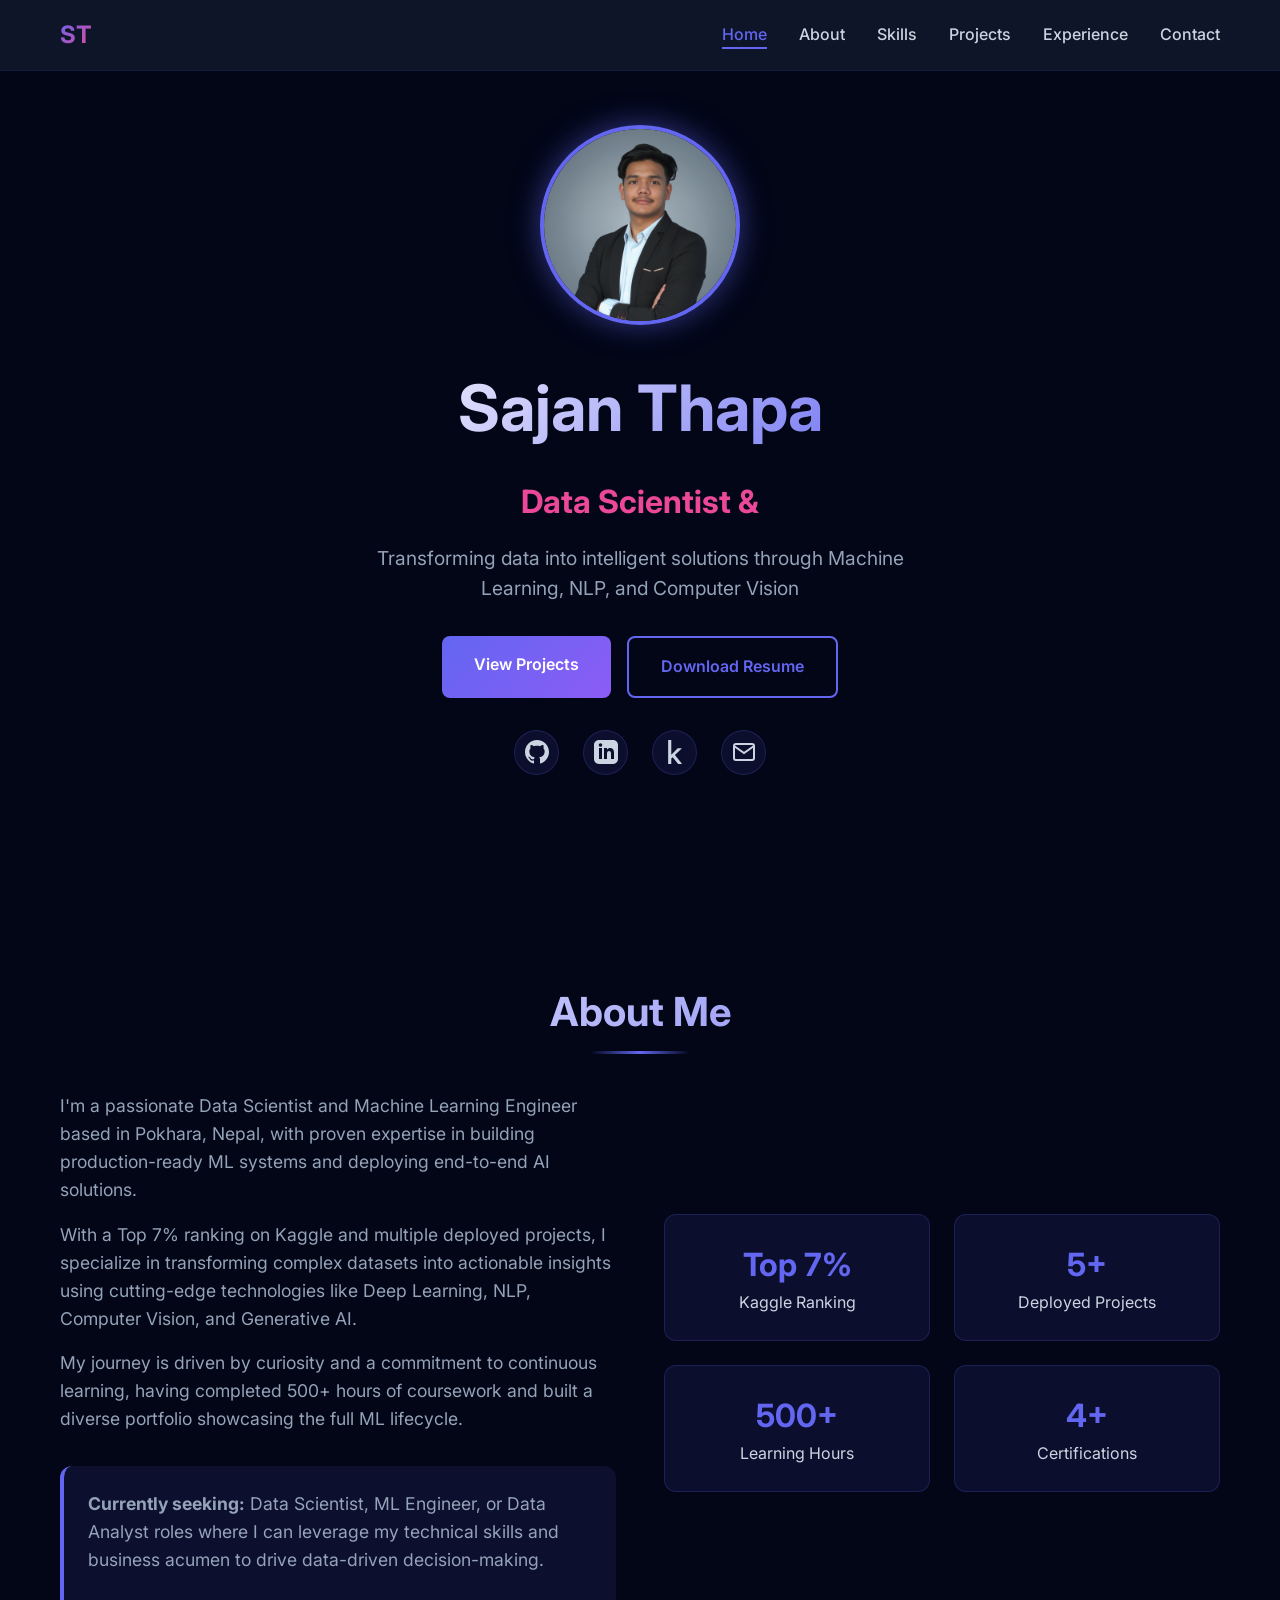
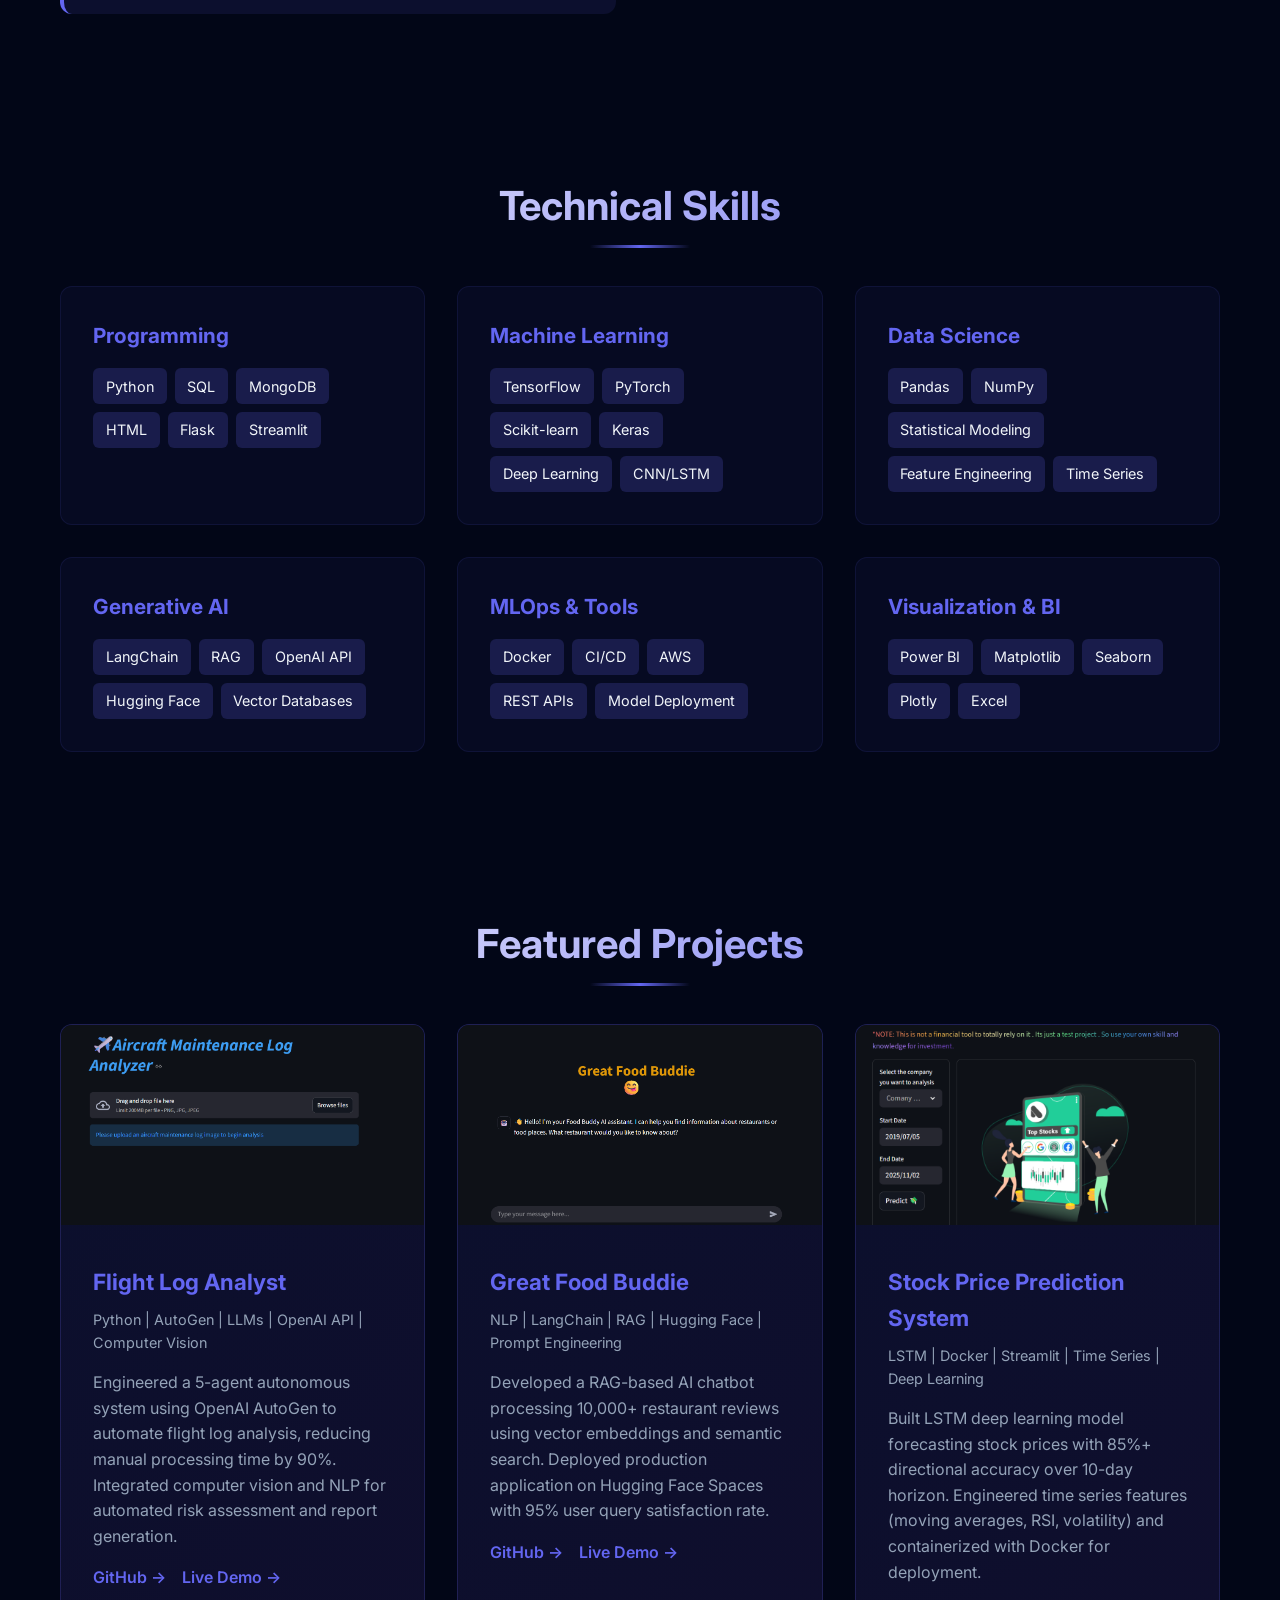
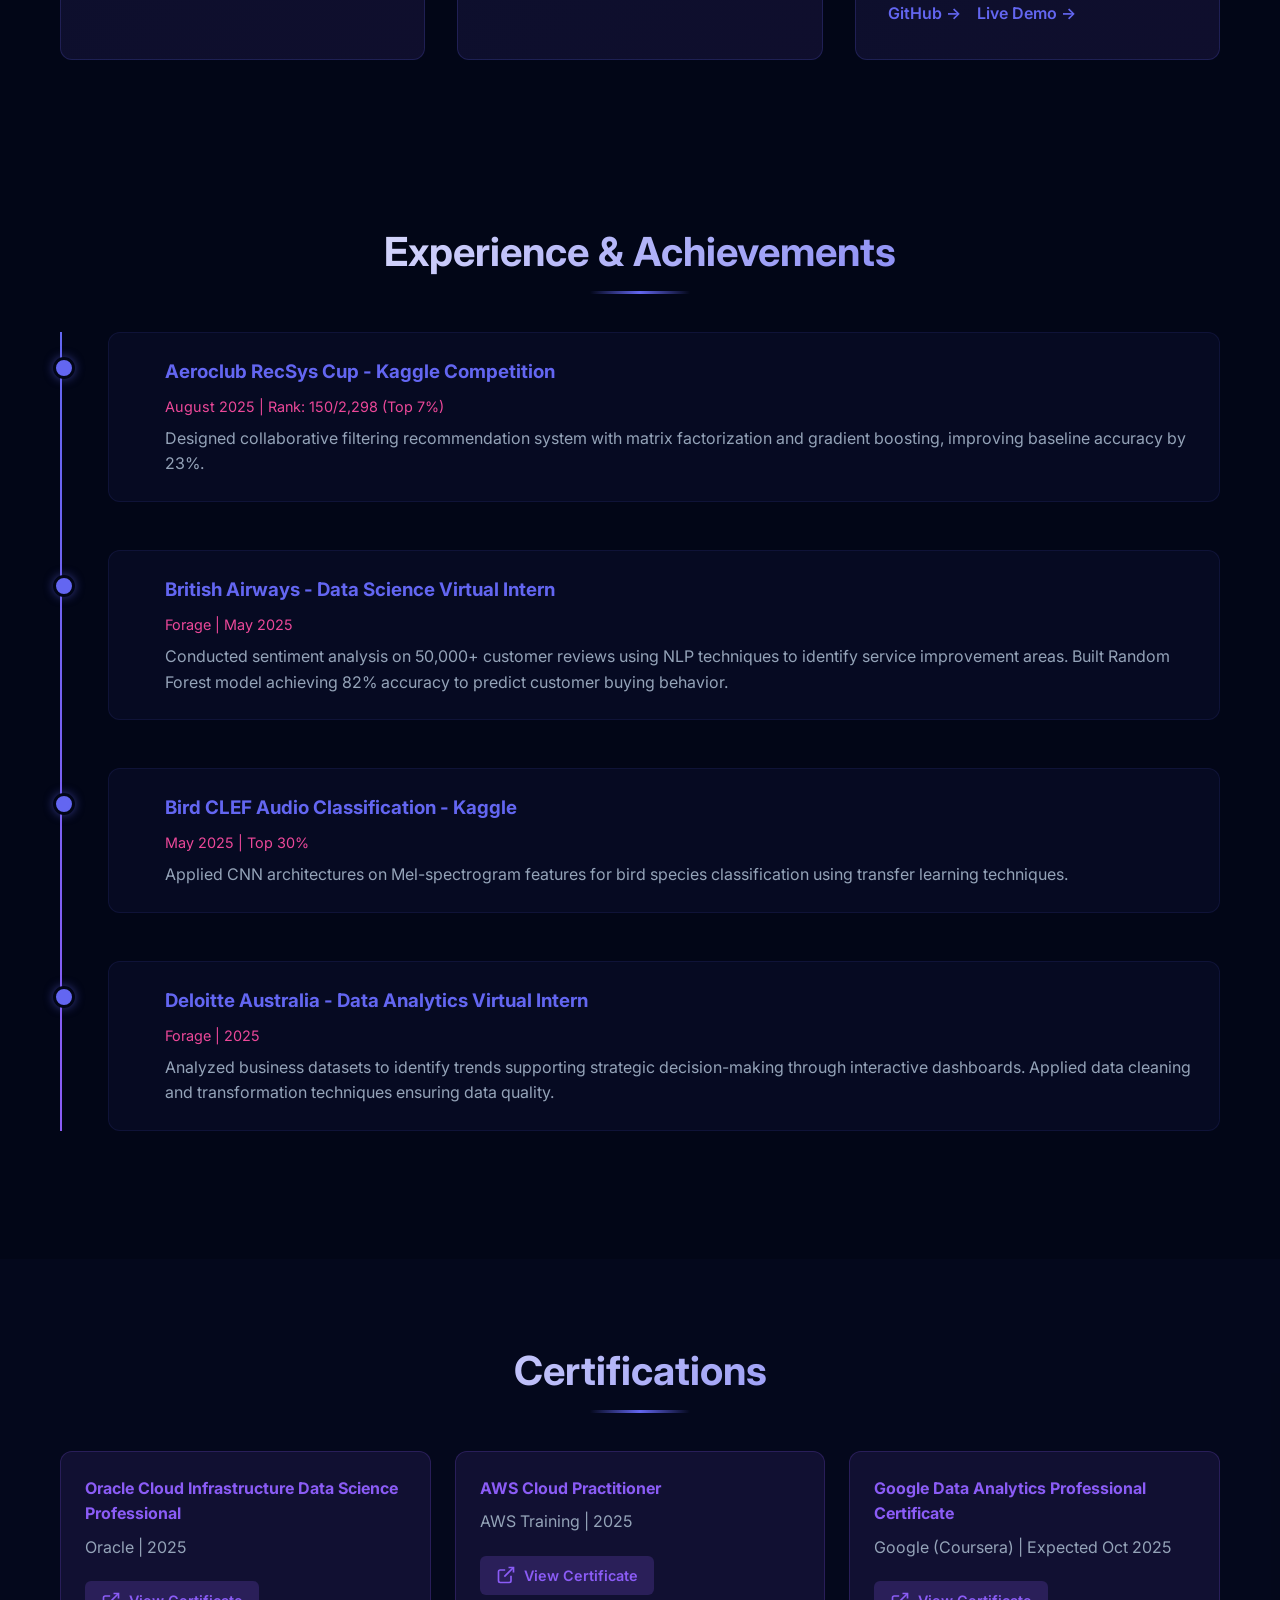
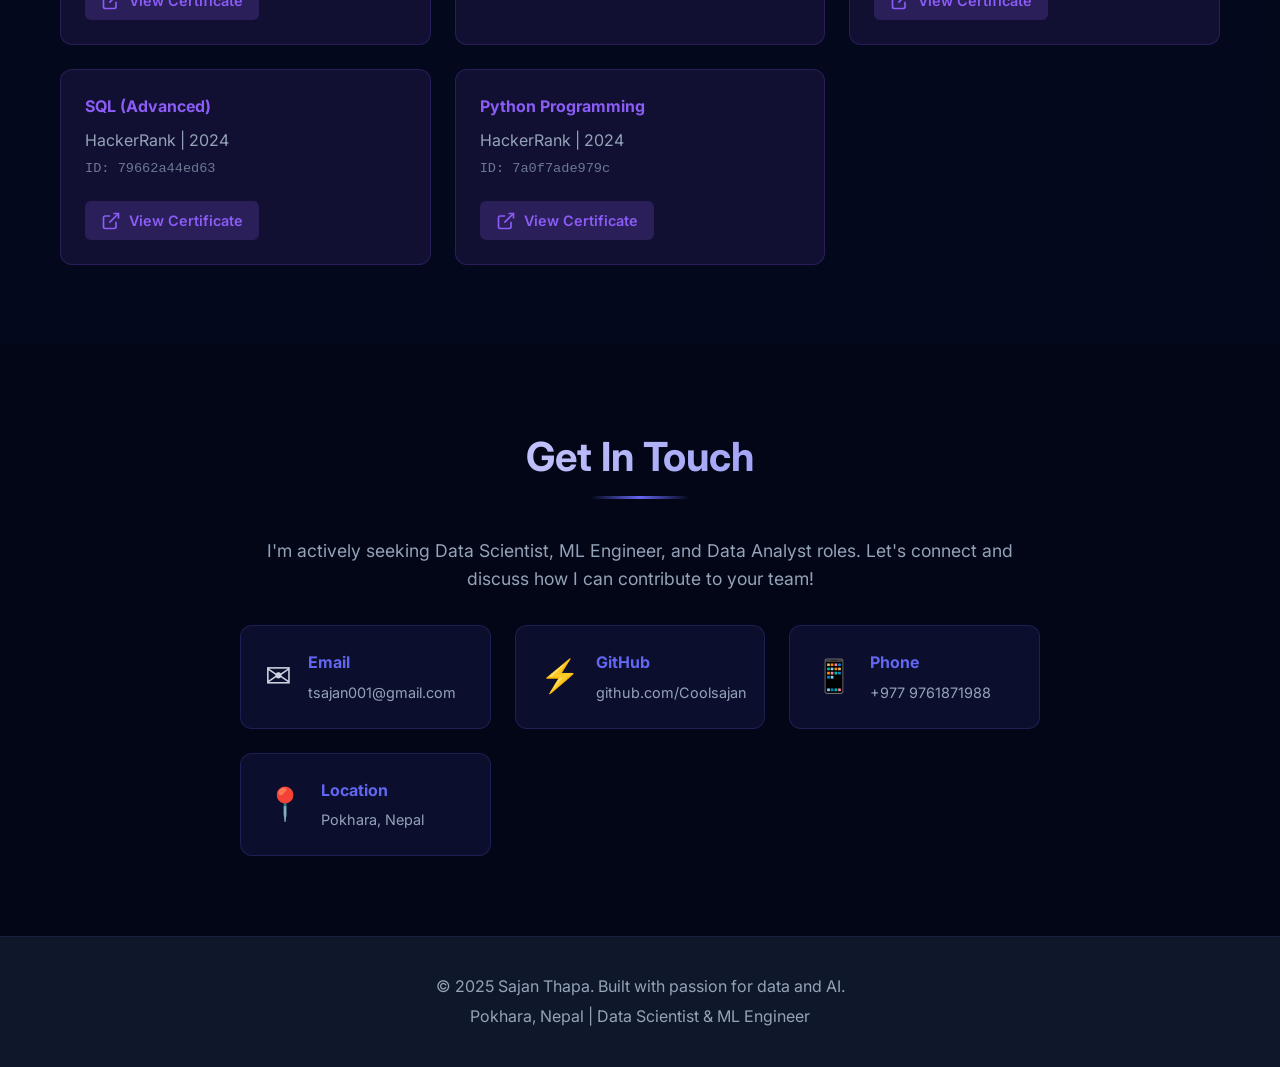
==== commit a3cf7ffe: "minor updates" ====
--- a/index.html
+++ b/index.html
@@ -16,7 +16,7 @@
     <title>Sajan Thapa | Data Scientist & ML Engineer</title>
 
     <!-- Favicon -->
-    <link rel="icon" type="image/x-icon" href="images/favicon.ico" />
+    <link rel="icon" type="image/x-icon" href="images\favicon.ico" />
 
     <!-- Stylesheet -->
     <link rel="stylesheet" href="css/style.css" />
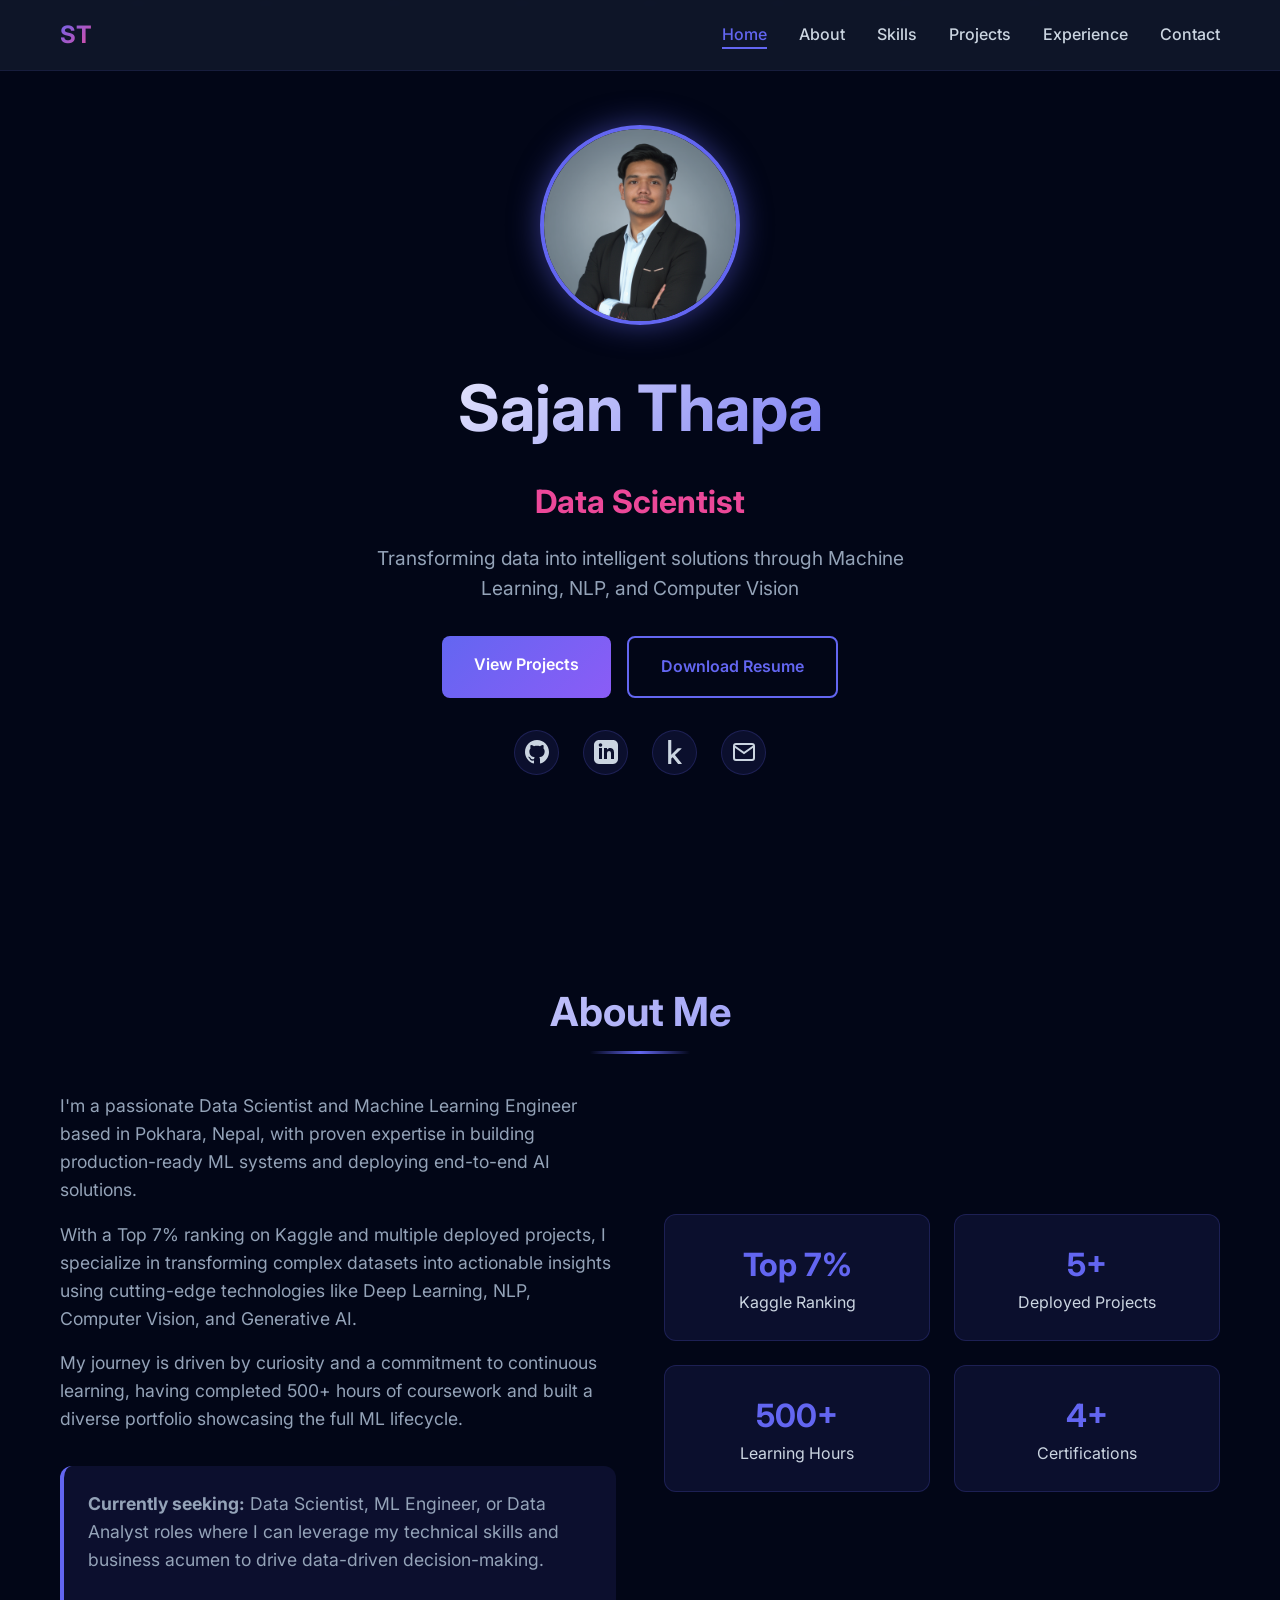
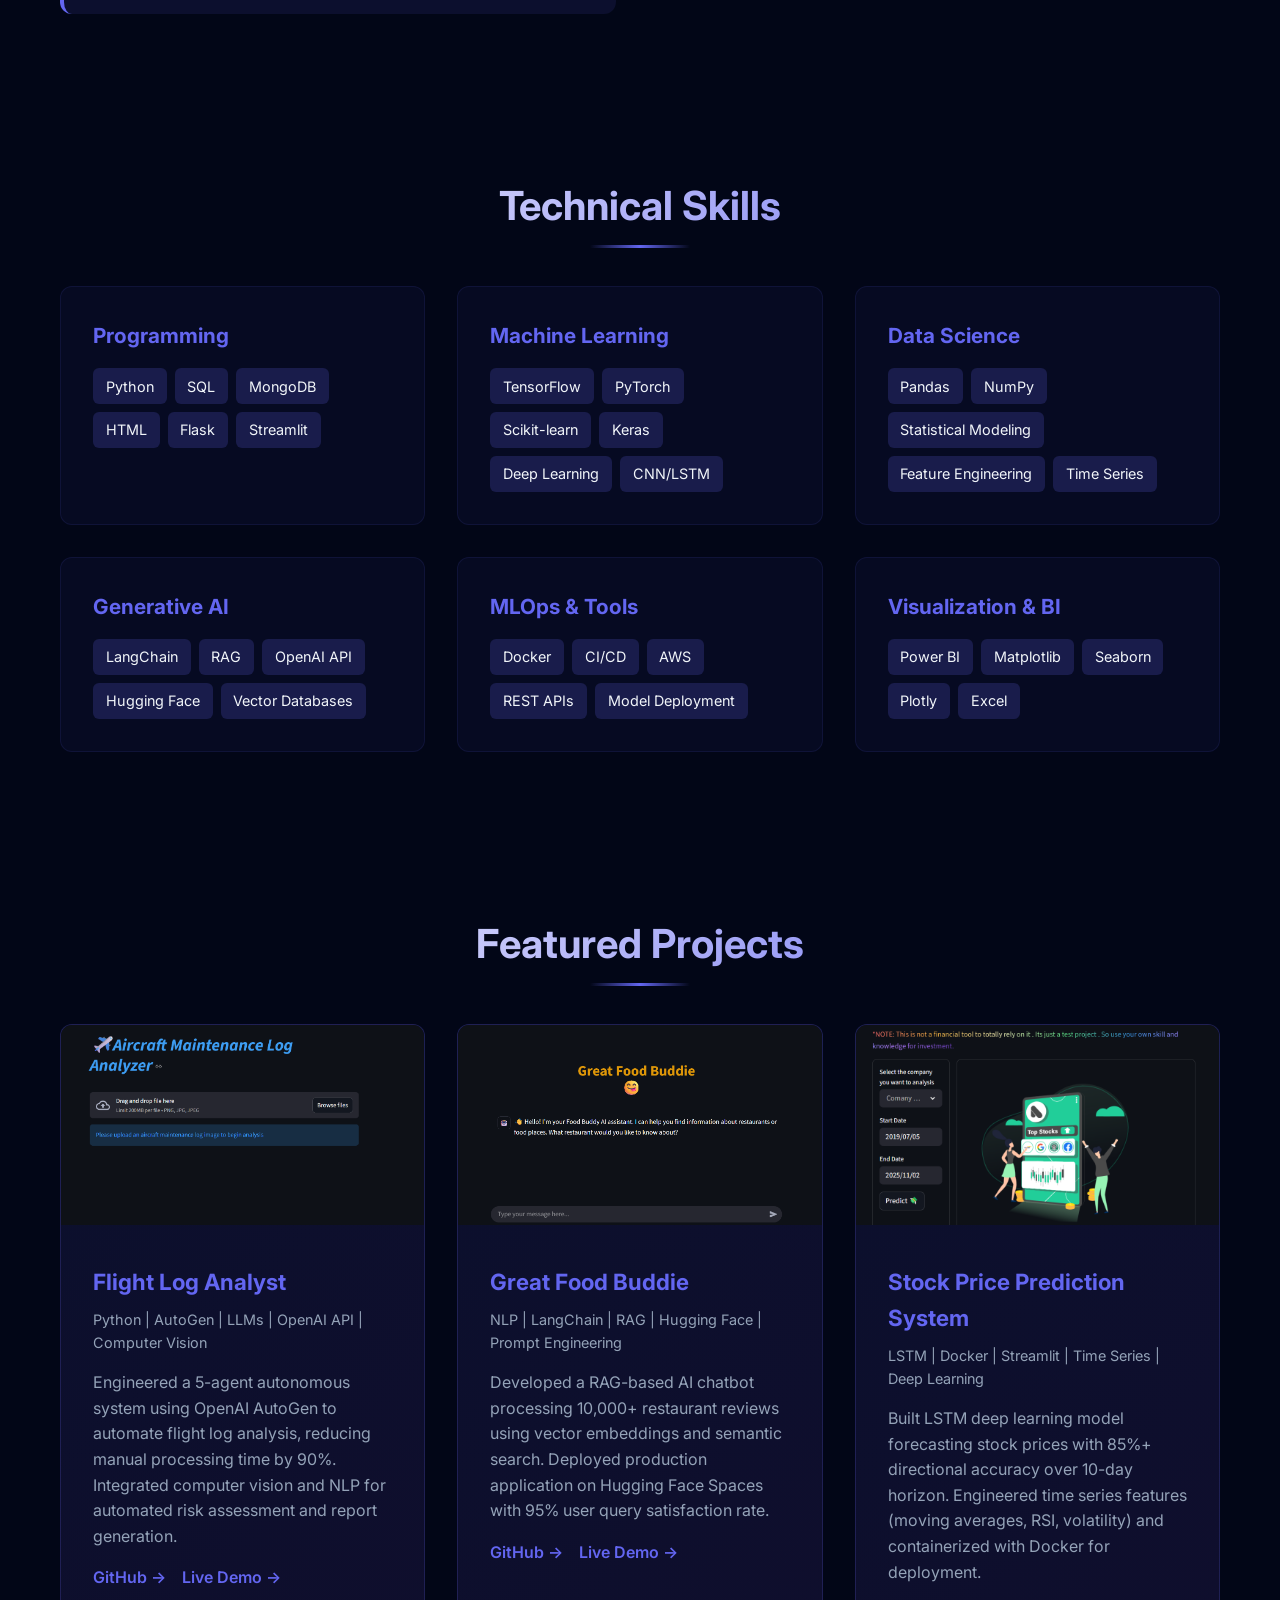
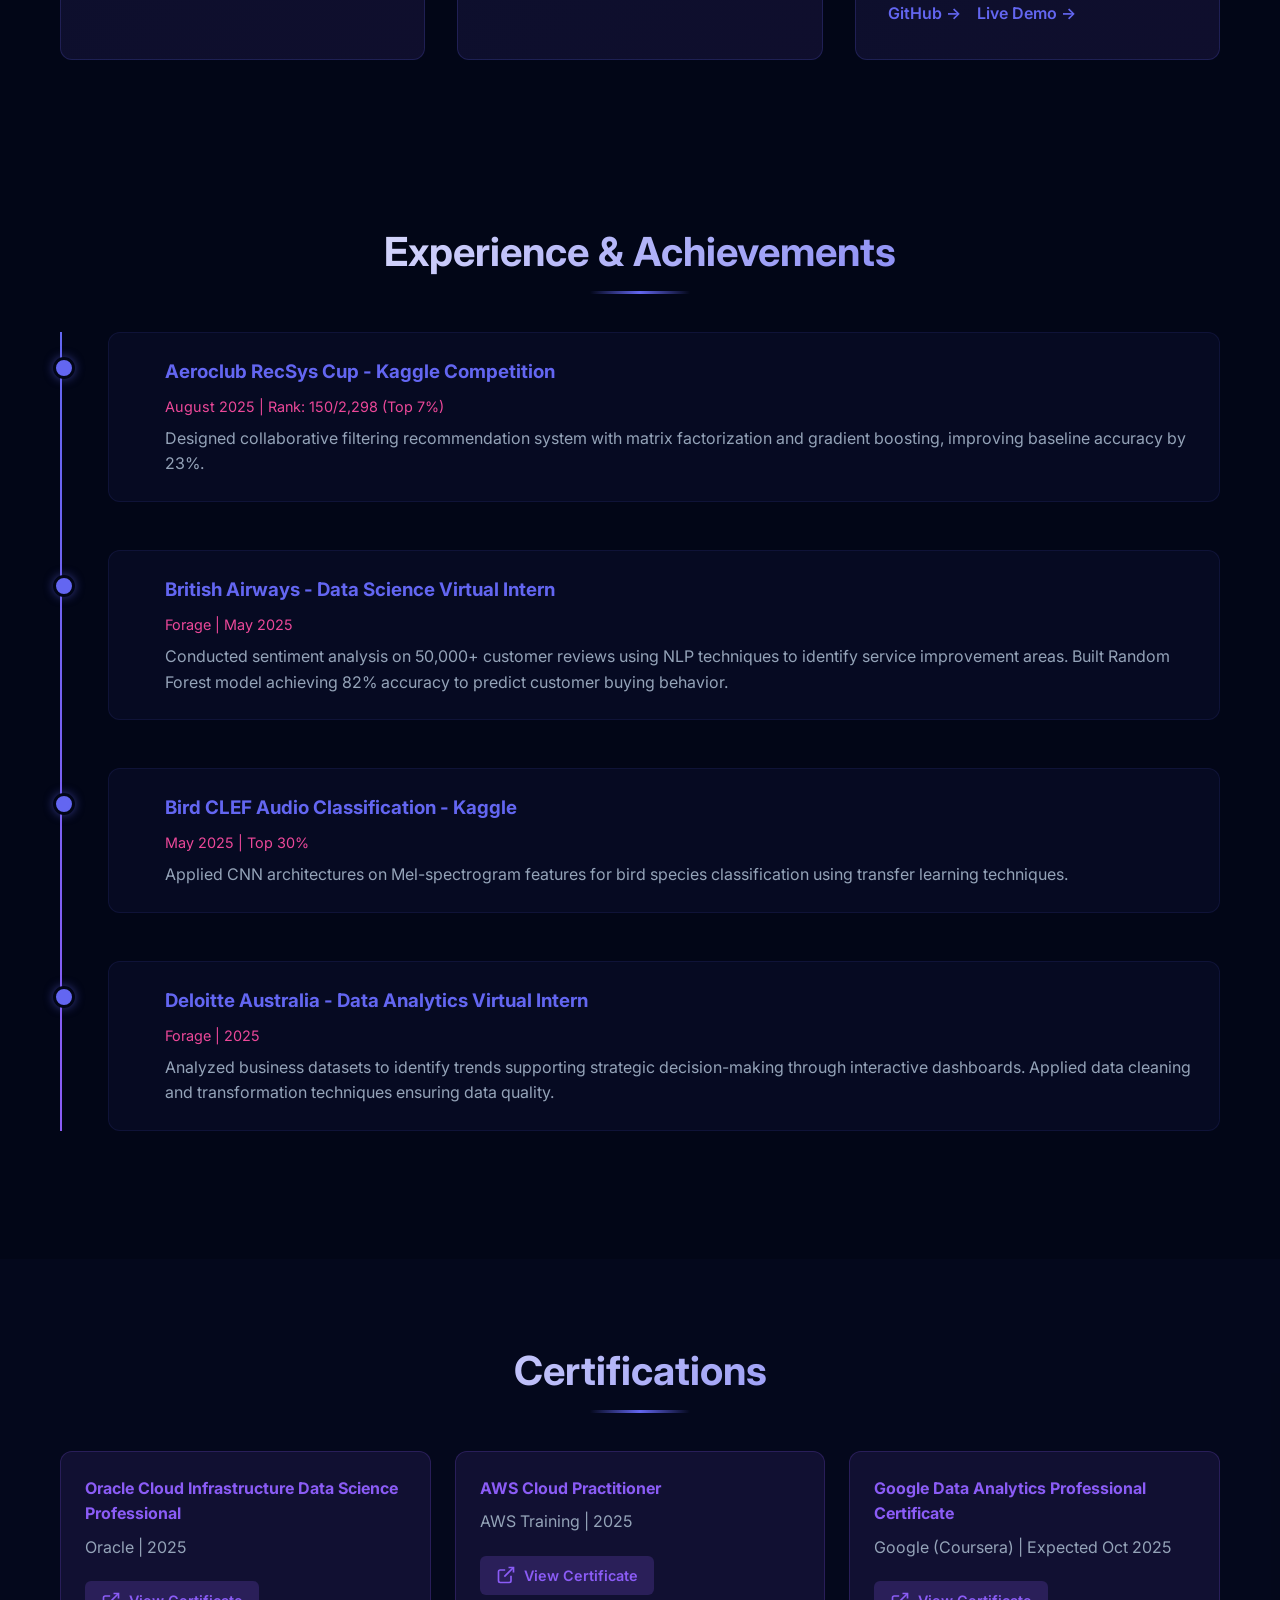
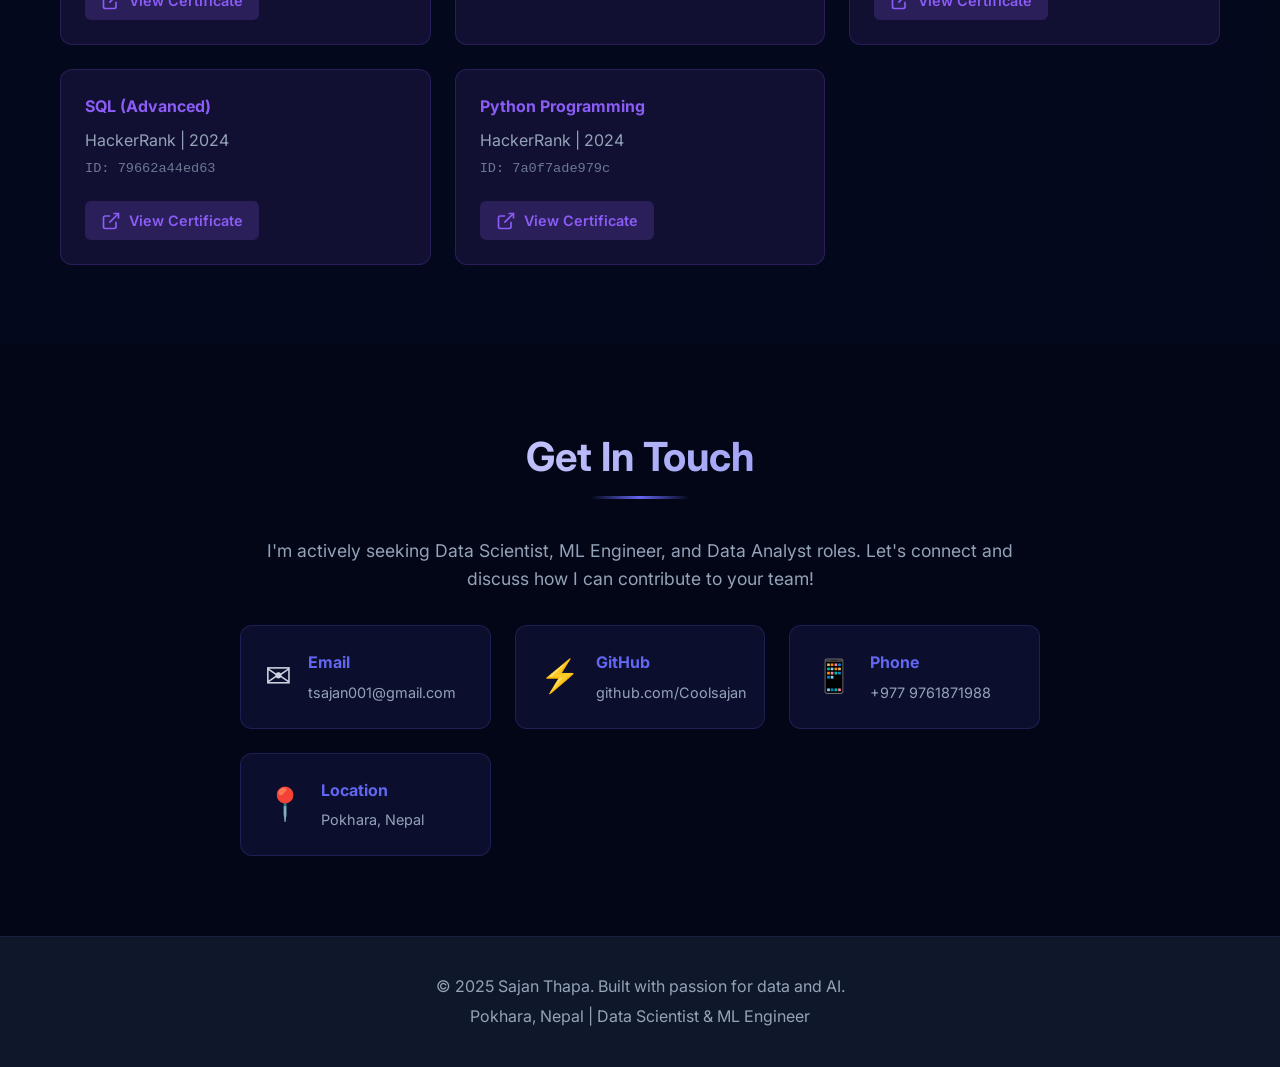
==== commit 533c8ba2: "Add cache control meta tags to index.html Added meta tags to prevent caching." ====
--- a/index.html
+++ b/index.html
@@ -3,6 +3,9 @@
   <head>
     <meta charset="UTF-8" />
     <meta name="viewport" content="width=device-width, initial-scale=1.0" />
+    <meta http-equiv="Cache-Control" content="no-cache, no-store, must-revalidate" />
+    <meta http-equiv="Pragma" content="no-cache" />
+    <meta http-equiv="Expires" content="0" />
     <meta
       name="description"
       content="Sajan Thapa - Data Scientist & ML Engineer Portfolio. Top 7% Kaggle competitor specializing in Machine Learning, NLP, and Computer Vision."
